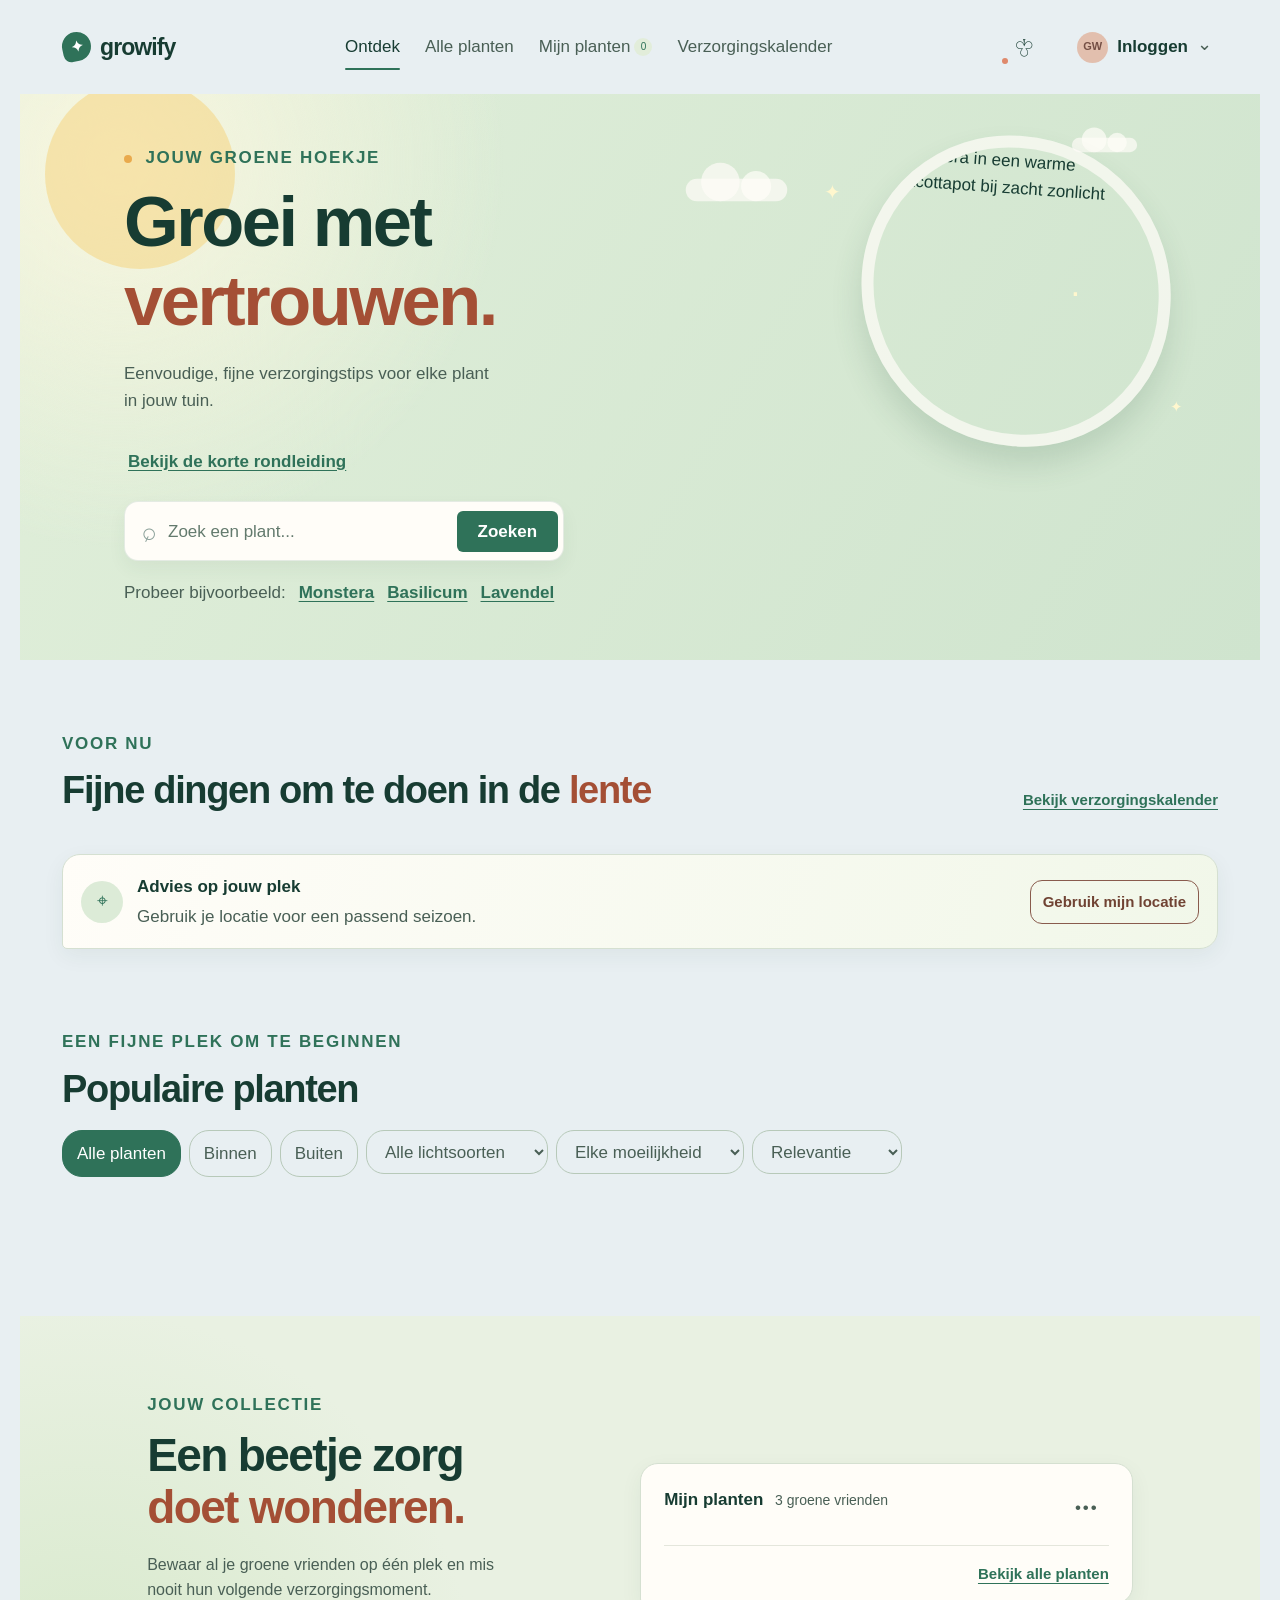
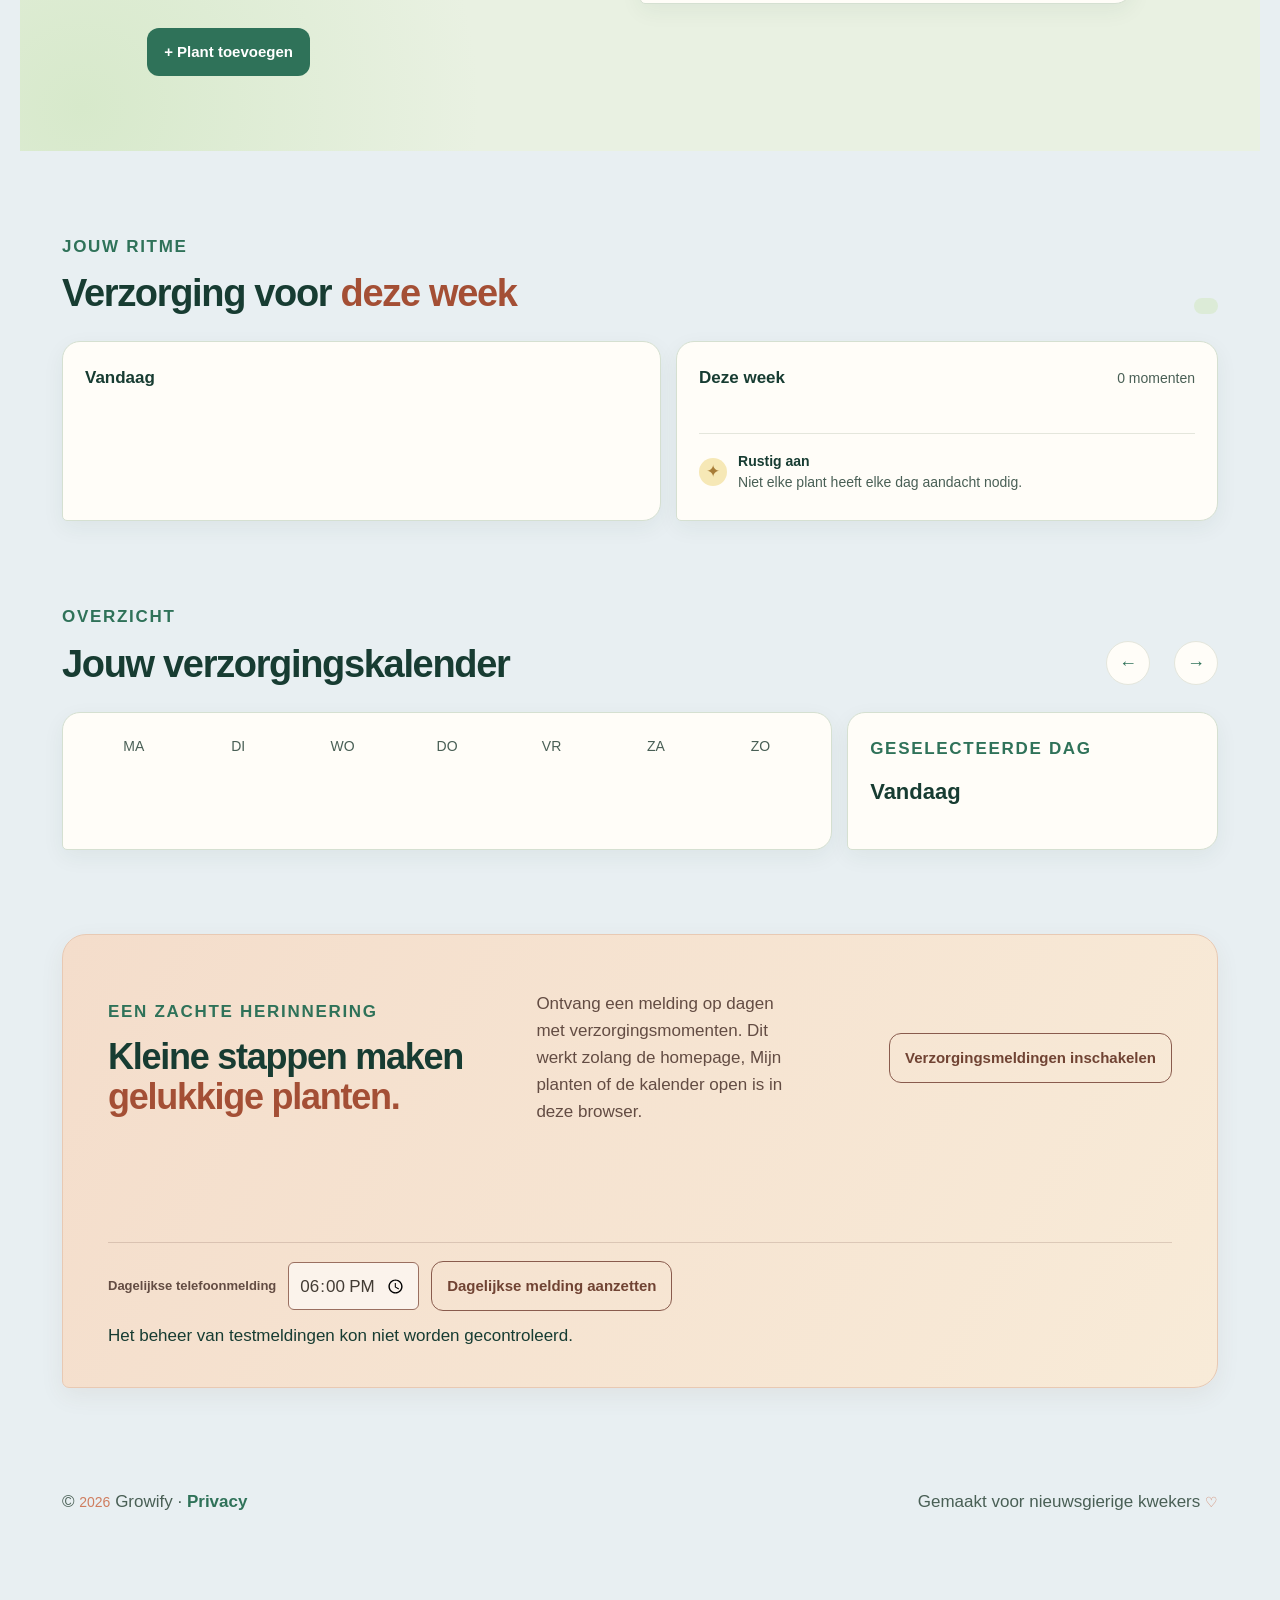
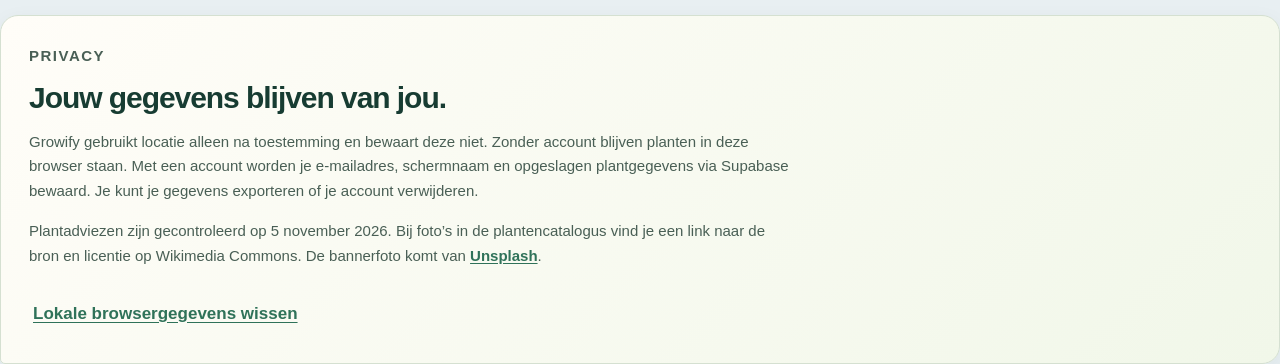
==== index.html @ f15d90a4 "Add daily push reminders and admin test panel Co-authored-by: Copilot <223556219+Copilot@users.norep" ====
<!DOCTYPE html>
<html lang="nl">
<head>
  <meta charset="UTF-8" />
  <meta name="viewport" content="width=device-width, initial-scale=1.0" />
  <meta name="theme-color" content="#2f7259" />
  <meta name="apple-mobile-web-app-capable" content="yes" />
  <meta name="apple-mobile-web-app-title" content="Growify" />
  <link rel="manifest" href="manifest.webmanifest" />
  <meta name="description" content="Growify helpt je om elke plant gelukkig te houden met eenvoudige, seizoensgebonden verzorging." />
  <meta property="og:title" content="Growify | Planten verzorgen wordt makkelijk" />
  <meta property="og:description" content="Vind snel begrijpelijke verzorgingstips voor jouw planten." />
  <meta property="og:type" content="website" />
  <meta name="twitter:card" content="summary" />
  <link rel="icon" href="assets/pwa-icon-192.png" type="image/png" />
  <link rel="apple-touch-icon" href="assets/pwa-icon-192.png" />
  <title>Growify | Planten verzorgen wordt makkelijk</title>
  <link rel="stylesheet" href="styles.css" />
  <link rel="stylesheet" href="account-venster.css" />
</head>
<body>
  <a class="skip-link" href="#main-content" tabindex="0">Ga naar hoofdinhoud</a>
  <div class="page-shell">
    <header class="site-header">
      <a class="brand" href="./" aria-label="Growify startpagina">
        <span class="brand-mark" aria-hidden="true">✦</span>
        <span>growify</span>
      </a>
      <nav class="main-nav" aria-label="Hoofdnavigatie">
        <a class="active" href="./">Ontdek</a>
        <a href="planten/">Alle planten</a>
        <a href="mijn-planten/">Mijn planten <span class="nav-count" id="nav-count">0</span></a>
        <a href="kalender/">Verzorgingskalender</a>
      </nav>
      <div class="header-actions">
        <button class="icon-button notification-button" aria-label="Bekijk meldingen">
          <span aria-hidden="true">♧</span>
          <i></i>
        </button>
        <button class="profile-button" id="profile-button" aria-label="Open profielmenu">
          <span class="avatar">GW</span>
          <span class="profile-name">Inloggen</span>
          <span class="chevron" aria-hidden="true">⌄</span>
        </button>
      </div>
    </header>

    <main id="main-content">
      <section class="hero" id="discover">
        <div class="sun" aria-hidden="true"></div>
        <div class="hero-copy">
          <p class="eyebrow"><span class="sun-dot" aria-hidden="true"></span> Jouw groene hoekje</p>
          <h1>Groei met<br /><em>vertrouwen.</em></h1>
          <p class="hero-description">Eenvoudige, fijne verzorgingstips voor elke plant in jouw tuin.</p>
          <button class="text-button tour-start" id="tour-start" type="button">Bekijk de korte rondleiding</button>
          <form class="search-form" id="search-form">
            <label class="sr-only" for="plant-search">Zoek een plant</label>
            <span class="search-icon" aria-hidden="true">⌕</span>
            <input id="plant-search" type="search" placeholder="Zoek een plant..." autocomplete="off" />
            <button type="submit">Zoeken</button>
          </form>
          <p class="api-status" id="api-status" role="status" aria-live="polite" hidden></p>
          <div class="quick-searches">
            <span>Probeer bijvoorbeeld:</span>
            <button type="button" data-search="Monstera">Monstera</button>
            <button type="button" data-search="Basilicum">Basilicum</button>
            <button type="button" data-search="Lavendel">Lavendel</button>
          </div>
        </div>
        <div class="hero-art" aria-label="Foto van een Monstera in een terracotta pot">
          <div class="cloud cloud-one"></div>
          <div class="cloud cloud-two"></div>
          <img class="hero-photo" src="assets/plants/growify-hero.jpg" alt="Monstera in een warme terracottapot bij zacht zonlicht" fetchpriority="high" decoding="async" />
          <span class="sparkle sparkle-one">✦</span>
          <span class="sparkle sparkle-two">·</span>
          <span class="sparkle sparkle-three">✦</span>
        </div>
      </section>

      <section class="section-block" aria-labelledby="season-title">
        <div class="section-heading">
          <div>
            <p class="eyebrow">Voor nu</p>
            <h2 id="season-title">Fijne dingen om te doen in de <span id="season-name">lente</span></h2>
          </div>
          <a class="text-link" href="kalender/">Bekijk verzorgingskalender</a>
        </div>
        <div class="task-grid" id="season-tasks"></div>
        <div class="location-card">
          <div class="location-card-copy">
            <span class="location-icon" aria-hidden="true">⌖</span>
            <span><strong>Advies op jouw plek</strong><small id="location-status">Gebruik je locatie voor een passend seizoen.</small></span>
          </div>
          <button class="outline-button" id="location-button">Gebruik mijn locatie</button>
        </div>
      </section>

      <section class="section-block popular-section" aria-labelledby="popular-title">
        <div class="section-heading">
          <div>
            <p class="eyebrow">Een fijne plek om te beginnen</p>
            <h2 id="popular-title">Populaire planten</h2>
          </div>
          <div class="filter-tabs" role="group" aria-label="Filter planten">
            <button class="filter-tab active" data-filter="all">Alle planten</button>
            <button class="filter-tab" data-filter="indoor">Binnen</button>
            <button class="filter-tab" data-filter="outdoor">Buiten</button>
            <label class="filter-select">
              <span class="sr-only">Filter op lichtbehoefte</span>
              <select id="light-filter">
                <option value="all">Alle lichtsoorten</option>
                <option value="low">Weinig licht</option>
                <option value="medium">Indirect licht</option>
                <option value="high">Veel licht</option>
              </select>
            </label>
            <label class="filter-select">
              <span class="sr-only">Filter op moeilijkheid</span>
              <select id="difficulty-filter">
                <option value="all">Elke moeilijkheid</option>
                <option value="easy">Makkelijk</option>
                <option value="medium">Gemiddeld</option>
              </select>
            </label>
            <label class="filter-select">
              <span class="sr-only">Sorteer planten</span>
              <select id="sort-filter">
                <option value="relevance">Relevantie</option>
                <option value="name">Naam A–Z</option>
                <option value="difficulty">Moeilijkheid</option>
              </select>
            </label>
          </div>
        </div>
        <div class="plant-grid" id="plant-grid"></div>
        <p class="empty-state" id="empty-state" hidden>Geen planten gevonden. Probeer een andere zoekopdracht.</p>
      </section>

      <section class="my-plants-section" id="my-plants" aria-labelledby="my-plants-title">
        <div class="my-plants-copy">
          <p class="eyebrow">Jouw collectie</p>
          <h2 id="my-plants-title">Een beetje zorg<br /><em>doet wonderen.</em></h2>
          <p>Bewaar al je groene vrienden op één plek en mis nooit hun volgende verzorgingsmoment.</p>
          <button class="primary-button" id="add-plant-button">+ Plant toevoegen</button>
        </div>
        <div class="collection-card">
        <div class="collection-header">
          <span><strong>Mijn planten</strong> <small id="collection-count">3 groene vrienden</small></span>
          <button class="more-button" aria-label="Meer opties voor collectie">•••</button>
        </div>
        <div class="collection-list" id="collection-list"></div>
        <a class="collection-link" href="planten/">Bekijk alle planten</a>
        </div>
      </section>

      <section class="care-plan-section" id="care-plan" aria-labelledby="care-plan-title">
        <div class="section-heading">
          <div>
            <p class="eyebrow">Jouw ritme</p>
            <h2 id="care-plan-title">Verzorging voor <span>deze week</span></h2>
          </div>
          <span class="date-badge" id="today-label"></span>
        </div>
        <div class="care-plan-grid">
          <div class="today-card">
            <div class="today-card-header"><strong>Vandaag</strong><span id="today-task-count"></span></div>
            <div id="today-tasks"></div>
          </div>
          <div class="week-card">
            <div class="week-card-header"><strong>Deze week</strong><span id="week-task-count">0 momenten</span></div>
            <div class="week-days" id="week-days" aria-label="Verzorgingsmomenten per dag"></div>
            <div class="week-highlight"><span aria-hidden="true">✦</span><p><strong>Rustig aan</strong><br />Niet elke plant heeft elke dag aandacht nodig.</p></div>
          </div>
        </div>
      </section>

      <section class="calendar-section" id="calendar-view" aria-labelledby="calendar-title">
        <div class="section-heading">
          <div>
            <p class="eyebrow">Overzicht</p>
            <h2 id="calendar-title">Jouw verzorgingskalender</h2>
          </div>
          <div class="calendar-controls">
            <button class="calendar-nav" id="previous-month" aria-label="Vorige maand">←</button>
            <strong id="calendar-month"></strong>
            <button class="calendar-nav" id="next-month" aria-label="Volgende maand">→</button>
          </div>
        </div>
        <div class="calendar-layout">
          <div class="calendar-card">
            <div class="calendar-weekdays" aria-hidden="true">
              <span>Ma</span><span>Di</span><span>Wo</span><span>Do</span><span>Vr</span><span>Za</span><span>Zo</span>
            </div>
            <div class="calendar-grid" id="calendar-grid"></div>
          </div>
          <aside class="calendar-day-card" aria-live="polite">
            <p class="eyebrow">Geselecteerde dag</p>
            <h3 id="selected-date">Vandaag</h3>
            <div id="selected-day-events"></div>
          </aside>
        </div>
      </section>

      <section class="newsletter-card" id="care-calendar">
        <div>
          <p class="eyebrow">Een zachte herinnering</p>
          <h2>Kleine stappen maken<br /><em>gelukkige planten.</em></h2>
        </div>
        <p>Ontvang een melding op dagen met verzorgingsmomenten. Dit werkt zolang de homepage, Mijn planten of de kalender open is in deze browser.</p>
        <button class="outline-button" id="reminder-button" type="button">Verzorgingsmeldingen inschakelen</button>
        <p class="reminder-status" id="reminder-status" role="status" aria-live="polite"></p>
        <div class="push-reminder-settings">
          <label for="push-reminder-time">Dagelijkse telefoonmelding</label>
          <input id="push-reminder-time" type="time" value="18:00" />
          <button class="outline-button" id="push-reminder-button" type="button">Dagelijkse melding aanzetten</button>
          <button class="outline-button" id="push-reminder-disable" type="button" hidden>Meldingen uitzetten</button>
          <p class="reminder-status" id="push-reminder-status" role="status" aria-live="polite">Alleen beschikbaar voor ingelogde gebruikers. Standaardtijd: 18:00 lokale tijd.</p>
        </div>
        <div class="push-test-admin" id="push-test-admin" hidden>
          <h3>Beheer · testmelding</h3>
          <p>Stuur een testmelding naar dit apparaat zonder op het dagelijkse tijdstip of een openstaande taak te wachten.</p>
          <button class="outline-button" id="push-test-button" type="button">Stuur testmelding</button>
          <p class="reminder-status" id="push-test-status" role="status" aria-live="polite"></p>
        </div>
      </section>
    </main>

    <footer class="site-footer">
      <span>© <span id="current-year">2026</span> Growify · <a href="#privacy">Privacy</a></span>
      <span>Gemaakt voor nieuwsgierige kwekers <span aria-hidden="true">♡</span></span>
    </footer>
  </div>

  <div class="modal-backdrop" id="plant-modal" hidden>
    <section class="plant-modal" role="dialog" aria-modal="true" aria-labelledby="modal-title">
      <button class="modal-close" id="modal-close" aria-label="Sluit plantdetails">×</button>
      <div class="modal-illustration" id="modal-illustration"></div>
      <div class="modal-content">
        <p class="eyebrow" id="modal-category"></p>
        <h2 id="modal-title"></h2>
        <p class="scientific-name" id="modal-scientific"></p>
        <p id="modal-description"></p>
        <div class="care-facts" id="modal-facts"></div>
        <div class="plant-info-grid" id="modal-info"></div>
        <div class="modal-routine">
          <span class="routine-icon" aria-hidden="true">✦</span>
          <span><strong>Volgende stap</strong><small id="modal-next-care"></small></span>
        </div>
        <p class="modal-source" id="modal-source"></p>
        <form class="plant-profile-form" id="plant-profile-form" hidden>
          <div class="profile-form-heading">
            <h3>Jouw plant</h3>
            <label class="favorite-toggle"><input type="checkbox" id="profile-favorite" /> <span>Favoriet</span></label>
          </div>
          <div class="profile-form-grid">
            <label>Eigen naam<input id="profile-name" type="text" placeholder="Bijvoorbeeld Monty" maxlength="40" /></label>
            <label>Locatie<input id="profile-location" type="text" placeholder="Bijvoorbeeld woonkamer" maxlength="60" /></label>
            <label>Plant- of aankoopdatum<input id="profile-date" type="date" /></label>
            <label>Eigen foto<input id="profile-photo" type="file" accept="image/*" /></label>
          </div>
          <label>Notities<textarea id="profile-notes" rows="2" maxlength="240" placeholder="Bijvoorbeeld: krijgt ochtendzon..."></textarea></label>
          <button class="primary-button" type="submit">Profiel opslaan</button>
        </form>
        <button class="primary-button modal-add-button" id="modal-add">+ Aan mijn planten toevoegen</button>
      </div>
    </section>
  </div>

  <div class="toast" id="toast" role="status" aria-live="polite"></div>
  <div class="modal-backdrop" id="tour-modal" hidden>
    <section class="tour-card" role="dialog" aria-modal="true" aria-labelledby="tour-title" aria-describedby="tour-description">
      <button class="modal-close" id="tour-close" type="button" aria-label="Sluit rondleiding">×</button>
      <p class="eyebrow">Een goede start</p>
      <p class="tour-progress" id="tour-progress" aria-live="polite"></p>
      <h2 id="tour-title"></h2>
      <p id="tour-description"></p>
      <div class="tour-actions">
        <button class="outline-button" type="button" id="tour-back">Vorige</button>
        <button class="primary-button" type="button" id="tour-next">Volgende</button>
        <button class="text-button" type="button" id="tour-skip">Rondleiding sluiten</button>
      </div>
    </section>
  </div>
  <div class="modal-backdrop" id="auth-modal" hidden>
    <section class="auth-modal" role="dialog" aria-modal="true" aria-labelledby="auth-title">
      <button class="modal-close" id="auth-close" aria-label="Sluit accountvenster">×</button>
      <div class="auth-content">
        <p class="eyebrow">Jouw groene account</p>
        <h2 id="auth-title">Bewaar je planten overal.</h2>
        <p class="auth-intro">Maak een account zodat je collectie en verzorgingstaken niet alleen op deze browser blijven staan.</p>
        <div class="auth-tabs" role="group" aria-label="Accountactie">
          <button class="auth-tab active" type="button" data-auth-mode="login">Inloggen</button>
          <button class="auth-tab" type="button" data-auth-mode="register">Account maken</button>
        </div>
        <form id="auth-form">
          <label id="display-name-field" hidden>Naam<input id="auth-display-name" type="text" autocomplete="name" maxlength="60" /></label>
          <label>E-mailadres<input id="auth-email" type="email" autocomplete="email" required /></label>
          <label>Wachtwoord<input id="auth-password" type="password" autocomplete="current-password" minlength="8" required /></label>
          <button class="primary-button" type="submit" id="auth-submit">Inloggen</button>
          <a class="text-button" href="herstel/">Wachtwoord vergeten?</a>
        </form>
        <div class="auth-account-summary" id="auth-account-summary" hidden>
          <span class="auth-account-icon" aria-hidden="true">✦</span>
          <div>
            <strong id="auth-account-name"></strong>
            <span>Ingelogd met <span id="auth-account-email"></span></span>
          </div>
        </div>
        <p class="auth-status" id="auth-status" role="status" aria-live="polite"></p>
        <button class="outline-button auth-logout" id="logout-button" hidden>Uitloggen</button>
        <div class="account-data-actions" id="account-data-actions" hidden>
          <button class="text-button" type="button" id="export-data-button">Mijn gegevens exporteren</button>
          <button class="text-button" type="button" id="import-data-button">Geëxporteerde gegevens samenvoegen</button>
          <input id="import-data-file" type="file" accept=".json,application/json" hidden />
          <button class="text-button danger-button" type="button" id="delete-account-button">Account en gegevens verwijderen</button>
        </div>
      </div>
    </section>
  </div>
  <section class="privacy-notice" id="privacy" aria-labelledby="privacy-title">
    <p class="eyebrow">Privacy</p>
    <h2 id="privacy-title">Jouw gegevens blijven van jou.</h2>
    <p>Growify gebruikt locatie alleen na toestemming en bewaart deze niet. Zonder account blijven planten in deze browser staan. Met een account worden je e-mailadres, schermnaam en opgeslagen plantgegevens via Supabase bewaard. Je kunt je gegevens exporteren of je account verwijderen.</p>
    <p>Plantadviezen zijn gecontroleerd op 5 november 2026. Bij foto’s in de plantencatalogus vind je een link naar de bron en licentie op Wikimedia Commons. De bannerfoto komt van <a href="https://unsplash.com/license" target="_blank" rel="noreferrer">Unsplash</a>.</p>
    <button class="text-button" type="button" id="clear-local-data-button">Lokale browsergegevens wissen</button>
  </section>
  <script src="plantencollectie.js"></script>
  <script src="plant-instances.js"></script>
  <script src="care-schedule.js"></script>
  <script src="data-transfer.js"></script>
  <script src="care-reminders.js"></script>
  <script src="assets/supabase-client.js"></script>
  <script src="account.js"></script>
  <script src="script.js"></script>
  <script src="rondleiding.js"></script>
  <script src="pwa.js"></script>
  <script src="push-config.js"></script>
  <script src="push-notifications.js"></script>
</body>
</html>
---- styles.css ----
@font-face {
  font-family: "Nunito";
  src: url("assets/fonts/nunito-latin.woff2") format("woff2");
  font-style: normal;
  font-weight: 400 800;
  font-display: swap;
  unicode-range: U+0000-00FF, U+0131, U+0152-0153, U+02BB-02BC, U+02C6, U+02DA, U+02DC, U+0304, U+0308, U+0329, U+2000-206F, U+20AC, U+2122, U+2191, U+2193, U+2212, U+2215, U+FEFF, U+FFFD;
}
@font-face {
  font-family: "Nunito";
  src: url("assets/fonts/nunito-latin-ext.woff2") format("woff2");
  font-style: normal;
  font-weight: 400 800;
  font-display: swap;
  unicode-range: U+0100-02BA, U+02BD-02C5, U+02C7-02CC, U+02CE-02D7, U+0304, U+0308, U+0329, U+1E00-1EFF, U+2020, U+20A0-20AB, U+20AD-20C4, U+2113, U+2C60-2C7F, U+A720-A7FF;
}
:root {
  --ink: #173c32;
  --muted: #495f55;
  --cream: #f7f5ed;
  --page-background: #e8eff2;
  --paper: #fffdf8;
  --green: #2f7259;
  --light-green: #dcebd7;
  --yellow: #f7d88e;
  --peach: #f3d9c8;
  --line: #e4e6dc;
  --serif: "Nunito", "Trebuchet MS", sans-serif;
  --sans: "Nunito", "Trebuchet MS", sans-serif;
}

* { box-sizing: border-box; }
html { scroll-behavior: smooth; }
body {
  margin: 0;
  background: var(--page-background);
  color: var(--ink);
  font-family: var(--sans);
  font-size: 15px;
}
.skip-link { position: fixed; top: 8px; left: 8px; z-index: 30; padding: 10px 14px; border-radius: 6px; background: var(--ink); color: #fff; transform: translateY(-150%); transition: transform .15s ease; }
.skip-link:focus, .skip-link:focus-visible { transform: translateY(0) !important; }
button, input { font: inherit; }
button, a { -webkit-tap-highlight-color: transparent; }
button { cursor: pointer; }
a { color: inherit; text-decoration: none; }
:where(a, button, input, select, textarea):focus-visible { outline: 3px solid #c47b58; outline-offset: 3px; }
.page-shell { max-width: 1240px; margin: auto; padding: 0 42px; overflow: hidden; }
.site-header { height: 94px; display: flex; align-items: center; justify-content: space-between; gap: 30px; }
.brand { display: flex; align-items: center; gap: 9px; font-size: 23px; font-weight: 700; letter-spacing: -1px; }
.brand-mark { display: grid; place-items: center; width: 29px; height: 29px; color: #fff; background: var(--green); border-radius: 50% 50% 50% 8px; font-size: 15px; transform: rotate(-12deg); }
.main-nav { display: flex; align-items: center; gap: 38px; margin-left: 80px; color: var(--muted); font-size: 14px; }
.main-nav a { position: relative; padding: 9px 0; }
.main-nav a.active, .main-nav a:hover { color: var(--ink); }
.main-nav a.active::after { content: ""; position: absolute; bottom: 0; left: 0; right: 0; height: 2px; background: var(--green); border-radius: 2px; }
.nav-count { display: inline-grid; place-items: center; min-width: 18px; height: 18px; margin-left: 4px; padding: 0 4px; border-radius: 9px; background: #e2edda; color: var(--green); font-size: 10px; }
.header-actions { display: flex; align-items: center; gap: 25px; }
.icon-button, .more-button, .modal-close { border: 0; background: transparent; color: var(--ink); }
.text-button { padding: 0; border: 0; background: transparent; color: var(--green); font-size: 12px; font-weight: 700; text-decoration: underline; text-underline-offset: 3px; }
.danger-button { color: #a34f3e; }
.notification-button { position: relative; font-size: 24px; transform: rotate(180deg); }
.notification-button i { position: absolute; top: 5px; right: 0; width: 6px; height: 6px; background: #df896c; border-radius: 50%; }
.profile-button { display: flex; align-items: center; gap: 9px; border: 0; background: none; color: var(--ink); }
.avatar { display: grid; place-items: center; width: 31px; height: 31px; background: #e2bfae; border-radius: 50%; color: #744f45; font-size: 11px; font-weight: 700; }
.profile-name { font-size: 13px; font-weight: 600; }
.chevron { color: var(--muted); font-size: 18px; margin-top: -5px; }
.hero { position: relative; min-height: 390px; display: flex; align-items: center; padding: 50px 9%; margin: 0 -42px; overflow: hidden; background: var(--light-green); }
.hero > .sun { position: absolute; top: -15px; left: 2%; z-index: 0; width: clamp(135px, 16vw, 190px); aspect-ratio: 1; background: #f6d582; border-radius: 50%; opacity: .55; }
.hero-copy { position: relative; z-index: 1; width: 53%; }
.eyebrow { margin: 0 0 12px; color: var(--green); font-size: 11px; font-weight: 700; letter-spacing: 1.5px; text-transform: uppercase; }
.sun-dot { display: inline-block; width: 8px; height: 8px; margin-right: 7px; background: #e9aa4d; border-radius: 50%; }
h1, h2 { margin: 0; font-family: var(--serif); letter-spacing: -2px; line-height: .96; }
h1 { font-size: clamp(52px, 6vw, 79px); color: var(--ink); }
h1 em, h2 em { color: #cf7d5f; font-style: normal; }
.hero-description { max-width: 320px; margin: 19px 0 25px; color: #557269; line-height: 1.6; }
.search-form { display: flex; align-items: center; width: min(440px, 100%); height: 53px; padding: 5px 5px 5px 16px; background: var(--paper); border: 1px solid rgba(47, 114, 89, .13); border-radius: 9px; box-shadow: 0 8px 18px rgba(48, 85, 67, .06); }
.search-icon { color: #8ca19a; font-size: 25px; line-height: 1; transform: rotate(-20deg); }
.search-form input { width: 100%; margin-left: 10px; border: 0; outline: 0; background: transparent; color: var(--ink); }
.search-form input::placeholder { color: #a4b0ab; }
.search-form button, .primary-button { border: 0; border-radius: 6px; background: var(--green); color: #fff; font-weight: 600; }
.search-form button { height: 41px; padding: 0 21px; }
.api-status { max-width: 440px; margin: 9px 0 0; font-size: 10px; line-height: 1.4; }
.api-status.loading { color: #806d52; }
.api-status.success { color: var(--green); }
.api-status.error { color: #8a5e3a; }
.quick-searches { display: flex; gap: 13px; align-items: center; margin-top: 13px; color: var(--muted); font-size: 11px; }
.quick-searches button { padding: 0; border: 0; background: none; color: var(--green); font-size: 11px; font-weight: 600; }
.hero-art { position: absolute; right: 3%; top: -20px; width: 46%; height: 440px; }
.hero-photo { position: absolute; top: 62px; right: 9%; z-index: 1; width: 310px; height: 310px; object-fit: cover; border: 12px solid rgba(255,253,248,.7); border-radius: 48% 52% 47% 53%; box-shadow: 0 18px 30px rgba(49, 91, 67, .16); transform: rotate(4deg); }
.cloud { position: absolute; height: 32px; width: 145px; background: rgba(255,253,248,.7); border-radius: 30px; }
.cloud::before, .cloud::after { position: absolute; content: ""; bottom: 0; background: inherit; border-radius: 50%; }
.cloud::before { width: 55px; height: 55px; left: 22px; }
.cloud::after { width: 43px; height: 43px; right: 23px; }
.cloud-one { top: 100px; left: 2%; transform: scale(.7); }
.cloud-two { top: 55px; right: 8%; transform: scale(.45); }
.hero-leaf { position: absolute; bottom: 161px; width: 64px; height: 115px; background: #5e9271; border-radius: 70% 8% 70% 8%; box-shadow: inset 8px -6px 0 rgba(26, 95, 70, .12); }
.hero-leaf::after { content: ""; position: absolute; top: 10px; left: 33px; width: 2px; height: 100px; background: rgba(29, 100, 72, .35); transform: rotate(-12deg); }
.leaf-left { left: 38%; transform: rotate(-36deg); }
.leaf-right { left: 54%; bottom: 160px; height: 137px; background: #3c7d5c; transform: rotate(28deg); }
.hero-pot { position: absolute; bottom: 35px; left: 38%; width: 185px; height: 160px; }
.pot-rim { position: absolute; top: 0; left: -9px; width: 203px; height: 33px; background: #d68e67; border-radius: 45%; z-index: 2; }
.pot-body { position: absolute; top: 16px; width: 185px; height: 130px; background: #ca825f; clip-path: polygon(3% 0, 97% 0, 80% 100%, 20% 100%); }
.pot-shadow { position: absolute; bottom: 0; left: -20px; width: 225px; height: 25px; background: rgba(58, 103, 78, .15); border-radius: 50%; }
.sparkle { position: absolute; color: #fff7ce; }
.sparkle-one { top: 102px; left: 30%; font-size: 20px; }
.sparkle-two { top: 190px; right: 25%; font-size: 35px; }
.sparkle-three { bottom: 95px; right: 7%; font-size: 15px; }
.section-block { padding: 70px 0 0; }
.section-heading { display: flex; align-items: end; justify-content: space-between; gap: 20px; margin-bottom: 27px; }
h2 { font-size: 38px; }
h2 span { color: #cf7d5f; }
.text-link, .collection-link { color: var(--green); font-size: 12px; font-weight: 700; }
.task-grid { display: grid; grid-template-columns: repeat(3, 1fr); gap: 15px; }
.task-card { display: grid; grid-template-columns: 47px 1fr 25px; align-items: center; min-height: 130px; padding: 19px; border-radius: 9px; }
.task-card-green { background: #dcebd7; }
.task-card-yellow { background: #f6e8b6; }
.task-card-peach { background: #f1d8ca; }
.task-icon { display: grid; place-items: center; width: 35px; height: 35px; border-radius: 50%; background: rgba(255,255,255,.55); color: var(--green); font-size: 22px; }
.task-card h3 { margin: 0 0 7px; font-size: 14px; }
.task-card p { margin: 0; max-width: 190px; color: var(--muted); font-size: 11px; line-height: 1.5; }
.task-check { display: grid; place-items: center; width: 28px; height: 28px; padding: 0; border: 1px solid rgba(47,114,89,.35); border-radius: 50%; background: rgba(255,255,255,.4); color: var(--green); font-size: 17px; }
.task-check:hover, .task-check.complete { border-color: var(--green); background: var(--green); color: #fff; }
.location-card { display: flex; align-items: center; justify-content: space-between; gap: 20px; margin-top: 15px; padding: 14px 17px; border: 1px solid var(--line); border-radius: 9px; background: var(--paper); }
.location-card-copy { display: flex; align-items: center; gap: 10px; }
.location-card-copy > span:last-child { display: grid; gap: 3px; }
.location-card-copy strong { font-size: 11px; }
.location-card-copy small { color: var(--muted); font-size: 10px; }
.location-icon { display: grid; place-items: center; width: 30px; height: 30px; border-radius: 50%; background: var(--light-green); color: var(--green); font-size: 19px; }
.location-card .outline-button { padding: 9px 12px; }
.location-card button:disabled { cursor: wait; opacity: .7; }
.location-loading { color: #806d52; }
.location-success { color: var(--green); }
.location-error { color: #8a5e3a; }
.popular-section { padding-top: 79px; }
.filter-tabs { display: flex; gap: 8px; }
.filter-tab { padding: 9px 14px; border: 1px solid var(--line); border-radius: 20px; background: transparent; color: var(--muted); font-size: 11px; }
.filter-tab.active, .filter-tab:hover { border-color: var(--green); background: var(--green); color: #fff; }
.filter-select select { height: 35px; padding: 0 25px 0 10px; border: 1px solid var(--line); border-radius: 18px; background: transparent; color: var(--muted); font-size: 10px; }
.filter-select select:focus { outline: 2px solid rgba(47,114,89,.35); outline-offset: 2px; }
.plant-grid { display: grid; grid-template-columns: repeat(4, 1fr); gap: 15px; }
.plant-card { position: relative; overflow: hidden; min-height: 262px; padding: 17px; border-radius: 9px; background: var(--paper); }
.plant-card:hover { transform: translateY(-3px); box-shadow: 0 12px 24px rgba(50, 77, 61, .09); transition: .2s ease; }
.plant-art { position: relative; display: flex; align-items: end; justify-content: center; width: calc(100% + 34px); height: 148px; margin: -17px -17px 16px; padding: 0; overflow: hidden; border: 0; }
.plant-photo { display: block; width: 100%; height: 100%; object-fit: cover; transition: transform .3s ease; }
.plant-card:hover .plant-photo { transform: scale(1.05); }
.plant-art::after { content: ""; position: absolute; bottom: -30px; width: 150px; height: 66px; border-radius: 50%; background: rgba(255,255,255,.28); }
.art-monstera { background: #dcebd7; }
.art-herb { background: #f7e6a8; }
.art-lavender { background: #e8dfeb; }
.art-snake { background: #eddcc5; }
.plant-shape { position: relative; z-index: 1; width: 73px; height: 104px; background: #4a805e; border-radius: 70% 8% 70% 8%; transform: rotate(23deg); box-shadow: 20px 10px 0 -5px #78a76b, -23px 20px 0 -6px #397451; }
.plant-shape::before { content: ""; position: absolute; top: 0; left: 38px; width: 2px; height: 105px; background: rgba(22, 86, 59, .3); transform: rotate(-14deg); }
.art-herb .plant-shape { width: 20px; height: 112px; background: #5b9664; border-radius: 50%; box-shadow: -28px 20px 0 -5px #78aa6e, 28px 5px 0 -3px #4e8c5a, 11px 42px 0 -4px #72a267; transform: rotate(3deg); }
.art-lavender .plant-shape { width: 8px; height: 100px; background: #759d6a; border-radius: 50%; box-shadow: -20px 12px 0 -1px #8e6e9a, -13px 0 0 -1px #a37dac, 14px 5px 0 -1px #9370a3, 22px 22px 0 -1px #a37dac; }
.art-snake .plant-shape { width: 23px; height: 118px; background: #749b5f; border-radius: 80% 20% 0 0; box-shadow: -19px 8px 0 -2px #4e8456, 20px 17px 0 -3px #8aa66d; }
.plant-card h3 { margin: 0 0 4px; font-size: 15px; }
.plant-card .scientific-name { margin: 0; color: var(--muted); font-family: var(--serif); font-size: 12px; font-style: italic; }
.plant-tag { position: absolute; top: 13px; left: 13px; padding: 5px 8px; border-radius: 12px; background: rgba(255,255,255,.7); color: var(--green); font-size: 9px; font-weight: 700; }
.save-plant { position: absolute; top: 11px; right: 12px; z-index: 2; width: 27px; height: 27px; border: 0; border-radius: 50%; background: rgba(255,255,255,.78); color: var(--green); font-size: 17px; }
.save-plant.saved { background: var(--green); color: #fff; }
.empty-state { padding: 30px; border: 1px dashed #b6c8bc; border-radius: 9px; text-align: center; color: var(--muted); }
.catalog-intro { max-width: 700px; padding: 70px 0 42px; }
.page-intro { max-width: 700px; padding: 70px 0 42px; }
.page-intro h1 { font-size: clamp(48px, 6vw, 72px); }
.page-intro > p:not(.eyebrow) { max-width: 520px; margin: 22px 0 0; color: var(--muted); line-height: 1.65; }
.saved-plants-panel { padding: 30px 0 0; }
.page-callout { margin-top: 84px; }
.calendar-event { margin: 18px 0 0; padding: 14px; border-radius: 7px; background: var(--light-green); color: var(--ink); font-size: 13px; line-height: 1.5; }
.calendar-event.muted { background: var(--cream); color: var(--muted); }
.calendar-day.empty { pointer-events: none; }
.calendar-day.has-event { cursor: pointer; }
.calendar-dot { position: absolute; right: 7px; bottom: 7px; width: 7px; height: 7px; border-radius: 50%; background: #d68e67; }
.catalog-intro h1 { font-size: clamp(48px, 6vw, 72px); }
.catalog-intro > p:not(.eyebrow) { max-width: 520px; margin: 22px 0 0; color: var(--muted); line-height: 1.65; }
.catalog-controls { margin-bottom: 30px; padding: 18px; border: 1px solid var(--line); border-radius: 10px; background: var(--paper); }
.catalog-search { display: flex; align-items: center; gap: 10px; height: 45px; padding: 0 14px; border: 1px solid var(--line); border-radius: 7px; color: var(--muted); }
.catalog-search input { width: 100%; border: 0; outline: 0; background: transparent; color: var(--ink); }
.catalog-filters { display: flex; flex-wrap: wrap; align-items: center; gap: 10px; margin-top: 15px; }
.catalog-result-count { margin: 15px 0 0; color: var(--muted); font-size: 11px; }
.catalog-card { min-height: 310px; padding-bottom: 19px; }
.catalog-card .save-plant { min-height: 42px; width: auto; height: auto; padding: 8px 12px; border-radius: 21px; font-size: 12px; font-weight: 700; }
.catalog-card .plant-care-details { margin-top: 12px; color: var(--muted); font-size: 12px; line-height: 1.55; }
.catalog-card .plant-care-details summary { display: flex; align-items: center; min-height: 44px; color: var(--green); cursor: pointer; font-weight: 700; }
.catalog-card .plant-care-details p { margin: 7px 0; }
.catalog-card-meta { margin: 9px 0 0; color: var(--muted); font-size: 12px; }
.plant-card-links { margin-top: 10px; }
.calendar-summary { margin: 8px 0 0; color: var(--muted); font-size: 13px; }
.calendar-guidance { margin: 0 0 16px; color: var(--muted); font-size: 14px; line-height: 1.6; }
.reminder-status { grid-column: 1 / -1; margin: -30px 0 0; color: var(--ink); font-size: 14px; line-height: 1.5; }
.catalog-card-meta { margin: 8px 0 0; color: var(--muted); font-size: 10px; }
.plant-card-links { display: flex; flex-direction: column; align-items: flex-start; gap: 8px; margin-top: 10px; }
.plant-details-link { display: inline-flex; align-items: center; min-height: 44px; margin-top: 8px; color: var(--green); font-size: 13px; font-weight: 700; text-decoration: underline; text-underline-offset: 3px; }
.plant-back { display: inline-block; margin: 30px 0; color: var(--green); font-weight: 700; }
.plant-detail-intro { display: grid; grid-template-columns: minmax(0, 1fr) minmax(0, 1fr); align-items: center; gap: 45px; }
.plant-detail-intro h1 { font-size: clamp(42px, 5vw, 65px); overflow-wrap: anywhere; }
.plant-detail-intro p:not(.eyebrow) { color: var(--muted); line-height: 1.7; }
.plant-detail-intro .scientific-name { font-family: var(--serif); font-style: italic; }
.plant-detail-photo img { display: block; width: 100%; max-height: 430px; object-fit: cover; border-radius: 10px; }
.plant-detail-photo .image-credit { margin-top: 8px; }
.plant-detail-panel { margin-top: 35px; padding: 28px; border-radius: 10px; background: var(--paper); line-height: 1.6; }
.plant-detail-panel h2 { font-size: clamp(28px, 4vw, 38px); line-height: 1.15; }
.plant-detail-panel > p:not(.eyebrow) { color: var(--muted); }
.plant-care-extra { margin-top: 24px; padding-top: 18px; border-top: 1px solid rgba(51, 91, 61, .15); }
.plant-care-extra h3 { margin: 0; font-size: 20px; }
.plant-care-source { color: var(--muted); font-size: 14px; line-height: 1.55; }
.detail-facts { display: grid; grid-template-columns: repeat(3, 1fr); gap: 12px; margin-top: 18px; }
.plant-status { margin-top: 25px; padding: 14px; border-radius: 6px; background: var(--light-green); line-height: 1.5; }
.personal-photo-preview { display: block; max-width: 220px; max-height: 220px; margin: 15px 0; border-radius: 8px; object-fit: contain; }
.personal-photo-preview[hidden] { display: none; }
.detail-form fieldset { margin: 0; padding: 0; border: 0; }
.detail-form-grid { display: grid; grid-template-columns: repeat(2, minmax(0, 1fr)); gap: 0 16px; }
.detail-form label { display: grid; gap: 5px; margin: 0 0 15px; font-weight: 700; }
.detail-form label small { color: var(--muted); font-weight: 400; }
.detail-form input:not([type="checkbox"]), .detail-form textarea, .detail-form select { width: 100%; min-height: 46px; padding: 10px; border: 1px solid #9aafa0; border-radius: 6px; background: #fff; color: var(--ink); font: inherit; }
.detail-form textarea { resize: vertical; }
.detail-form[hidden] { display: none; }
.detail-form button[hidden] { display: none; }
.profile-summary-list { display: grid; grid-template-columns: repeat(2, minmax(0, 1fr)); gap: 12px; margin: 20px 0; }
.profile-summary-list > div { padding: 14px 16px; border: 1px solid #d5e0d1; border-radius: 14px 14px 14px 4px; background: #f3f8ef; }
.profile-summary-list dt { font-weight: 800; }
.profile-summary-list dd { margin: 4px 0 0; overflow-wrap: anywhere; white-space: pre-wrap; }
.profile-summary-notes { grid-column: 1 / -1; }
#cancel-profile { margin-left: 8px; }
.detail-form .detail-checkbox { display: flex; align-items: center; gap: 8px; }
.detail-form .detail-checkbox[hidden] { display: none; }
.detail-checkbox input { width: 20px; height: 20px; }
.detail-form button, .plant-detail-intro button { min-height: 46px; font-size: 14px; }
.care-log-entry { display: grid; grid-template-columns: 1fr auto; gap: 5px 15px; padding: 15px 0; border-top: 1px solid var(--line); }
.care-log-entry time { color: var(--muted); }
.care-log-entry p { grid-column: 1 / -1; margin: 0; white-space: pre-wrap; overflow-wrap: anywhere; }
.care-log-entry button { justify-self: start; min-height: 40px; font-size: 13px; }
@media (max-width: 700px) {
  .plant-detail-intro, .detail-facts, .detail-form-grid { grid-template-columns: 1fr; }
  .profile-summary-list { grid-template-columns: 1fr; }
  .plant-detail-intro { gap: 20px; }
  .plant-detail-panel { padding: 20px; }
}
.image-credit { display: inline-block; color: var(--muted); font-size: 10px; text-decoration: underline; text-underline-offset: 2px; }
.image-credit:hover { color: var(--green); }
.catalog-account-link { font-size: 12px; font-weight: 700; color: var(--green); }
.my-plants-section { display: grid; grid-template-columns: .9fr 1.1fr; gap: 90px; align-items: center; margin: 112px -42px 0; padding: 75px 11%; background: #e9f0e2; }
.my-plants-copy h2 { margin-bottom: 18px; font-size: 46px; }
.my-plants-copy > p:not(.eyebrow) { max-width: 270px; margin: 0 0 25px; color: var(--muted); font-size: 13px; line-height: 1.6; }
.primary-button { padding: 12px 17px; font-size: 12px; }
.collection-card { padding: 22px 23px 17px; border-radius: 10px; background: var(--paper); box-shadow: 0 10px 30px rgba(37, 75, 58, .06); }
.collection-header { display: flex; justify-content: space-between; padding-bottom: 15px; border-bottom: 1px solid var(--line); font-size: 14px; }
.collection-header small { margin-left: 7px; color: var(--muted); font-size: 10px; font-weight: 400; }
.more-button { color: var(--muted); letter-spacing: 2px; }
.collection-item { display: grid; grid-template-columns: 39px 1fr auto; align-items: center; gap: 12px; padding: 15px 0; border-bottom: 1px solid #edf0e9; }
.collection-item > span:nth-child(2) { display: grid; gap: 4px; font-size: 12px; }
.collection-item small { color: var(--muted); font-family: var(--serif); font-size: 10px; font-style: italic; }
.mini-plant { display: block; width: 34px; height: 34px; border-radius: 50%; object-fit: cover; background: #dcebd7; }
.mini-herb { background: #f7e6a8; }
.mini-lavender { background: #e8dfeb; }
.status-pill { padding: 5px 8px; border-radius: 12px; font-size: 9px; }
.status-today { background: #f7e6cf; color: #8a5e3a; }
.status-good { background: #dcebd7; color: var(--green); }
.status-soon { background: #e8dfeb; color: #775f83; }
.collection-link { display: block; margin-top: 16px; text-align: right; }
.collection-empty { margin: 20px 0 5px; color: var(--muted); font-size: 12px; }
.collection-empty p { margin: 0 0 12px; }
.care-plan-section { padding: 82px 0 0; }
.date-badge { padding: 8px 12px; border-radius: 16px; background: var(--light-green); color: var(--green); font-size: 10px; text-transform: capitalize; }
.care-plan-grid { display: grid; grid-template-columns: 1.05fr .95fr; gap: 15px; }
.today-card, .week-card { min-height: 180px; padding: 22px; border-radius: 9px; background: var(--paper); }
.today-card-header, .week-card-header { display: flex; justify-content: space-between; align-items: center; margin-bottom: 15px; font-size: 13px; }
.today-card-header span, .week-card-header span { color: var(--muted); font-size: 10px; }
.care-task { display: flex; align-items: center; width: 100%; gap: 11px; padding: 9px 0; border: 0; border-top: 1px solid var(--line); background: transparent; color: var(--ink); text-align: left; }
.care-task-check { display: grid; place-items: center; width: 23px; height: 23px; border: 1px solid #a9c5ae; border-radius: 50%; color: var(--green); font-size: 14px; }
.care-task.complete .care-task-check { background: var(--green); color: #fff; }
.care-task > span:last-child { display: grid; gap: 3px; }
.care-task strong { font-size: 11px; }
.care-task small { color: var(--muted); font-size: 9px; line-height: 1.3; }
.care-empty { margin: 20px 0 0; color: var(--muted); font-size: 11px; }
.week-days { display: grid; grid-template-columns: repeat(7, 1fr); gap: 5px; padding: 7px 0 19px; border-bottom: 1px solid var(--line); }
.week-day { display: grid; justify-items: center; gap: 8px; padding: 5px 0; border: 0; border-radius: 6px; background: transparent; color: var(--muted); font: inherit; cursor: pointer; }
.week-day:hover { background: var(--cream); }
.week-day:focus-visible { outline: 2px solid #c47b58; outline-offset: 2px; }
.week-days small { font-size: 9px; }
.week-day.active small { color: var(--green); font-weight: 700; }
.week-dot { width: 8px; height: 8px; border: 1px solid #a9c5ae; border-radius: 50%; }
.week-day.has-events .week-dot { border-color: #d68e67; background: #d68e67; }
.week-day.active .week-dot { border-color: var(--green); background: var(--green); box-shadow: 0 0 0 4px var(--light-green); }
.week-highlight { display: flex; align-items: center; gap: 11px; margin-top: 17px; }
.week-highlight > span { display: grid; place-items: center; width: 28px; height: 28px; border-radius: 50%; background: #f6e8b6; color: #a77c37; }
.week-highlight p { margin: 0; color: var(--muted); font-size: 10px; line-height: 1.5; }
.week-highlight strong { color: var(--ink); }
.calendar-section { padding: 82px 0 0; }
.calendar-controls { display: flex; align-items: center; gap: 12px; color: var(--green); font-size: 13px; text-transform: capitalize; }
.calendar-nav { display: grid; place-items: center; width: 44px; height: 44px; border: 1px solid var(--line); border-radius: 50%; background: var(--paper); color: var(--green); font-size: 18px; }
.calendar-nav:hover { border-color: var(--green); background: var(--light-green); }
.calendar-layout { display: grid; grid-template-columns: 1.35fr .65fr; gap: 15px; }
.calendar-card, .calendar-day-card { padding: 22px; border-radius: 9px; background: var(--paper); }
.calendar-weekdays, .calendar-grid { display: grid; grid-template-columns: repeat(7, 1fr); gap: 7px; }
.calendar-weekdays { margin-bottom: 8px; color: var(--muted); font-size: 9px; text-align: center; text-transform: uppercase; }
.calendar-day { position: relative; display: flex; align-items: flex-start; justify-content: center; min-height: 55px; padding: 9px 5px; border: 1px solid transparent; border-radius: 6px; background: #f9faf5; color: var(--ink); font-size: 14px; }
.calendar-day:not(.empty):hover, .calendar-day.selected { border-color: var(--green); }
.calendar-day.today { background: var(--light-green); color: var(--green); font-weight: 700; }
.calendar-day.empty { background: transparent; }
.calendar-day i { position: absolute; right: 6px; bottom: 6px; display: grid; place-items: center; width: 16px; height: 16px; border-radius: 50%; background: #f1d8ca; color: #714d42; font-size: 8px; font-style: normal; }
.calendar-day i.done { background: var(--light-green); color: var(--green); }
.calendar-day-card > h3 { margin: 0 0 17px; font-family: var(--serif); font-size: 22px; text-transform: capitalize; }
.calendar-event { display: flex; align-items: center; width: 100%; min-height: 54px; gap: 12px; padding: 11px 0; border: 0; border-top: 1px solid var(--line); background: transparent; color: var(--ink); text-align: left; }
.calendar-event-check { display: grid; place-items: center; width: 23px; height: 23px; border: 1px solid #a9c5ae; border-radius: 50%; color: var(--green); font-size: 13px; }
.calendar-event.complete .calendar-event-check { background: var(--green); color: #fff; }
.calendar-event > span:last-child { display: grid; gap: 3px; }
.calendar-event strong { font-size: 11px; }
.calendar-event small { color: var(--muted); font-size: 9px; }
.calendar-event-actions { display: flex; gap: 6px; margin: -4px 0 7px 32px; }
.calendar-event-actions button { padding: 4px 7px; border: 1px solid var(--line); border-radius: 12px; background: transparent; color: var(--green); font-size: 9px; }
.calendar-event-actions button:hover { border-color: var(--green); background: var(--light-green); }
.newsletter-card { display: grid; grid-template-columns: 1fr .8fr auto; align-items: center; gap: 50px; margin: 84px 0 70px; padding: 38px 45px; border-radius: 10px; background: #f1d8ca; }
.newsletter-card h2 { font-size: 36px; }
.newsletter-card > p { max-width: 210px; color: #6f5a54; font-size: 12px; line-height: 1.6; }
.outline-button { padding: 12px 15px; border: 1px solid #9a6f60; border-radius: 6px; background: transparent; color: #714d42; font-size: 11px; font-weight: 700; white-space: nowrap; }
.site-footer { display: flex; justify-content: space-between; padding: 0 0 30px; color: var(--muted); font-size: 10px; }
.site-footer span span { color: #cf7d5f; font-size: 14px; }
.site-footer a { color: var(--green); font-weight: 700; }
.privacy-notice { margin: 70px 0 0; padding: 28px; border: 1px solid var(--line); border-radius: 12px; background: var(--paper); }
.privacy-notice h2 { margin-bottom: 14px; font-size: 30px; }
.privacy-notice p { max-width: 760px; color: var(--muted); font-size: 13px; line-height: 1.65; }
.privacy-notice a { color: var(--green); font-weight: 700; text-decoration: underline; }
.privacy-notice .text-button { margin-top: 8px; }
.account-data-actions { display: grid; gap: 12px; margin-top: 16px; padding-top: 16px; border-top: 1px solid var(--line); }
.modal-backdrop { position: fixed; inset: 0; z-index: 10; display: grid; place-items: center; padding: 20px; background: rgba(23,60,50,.4); }
.modal-backdrop[hidden] { display: none; }
.plant-modal { position: relative; display: grid; grid-template-columns: .8fr 1.2fr; width: min(650px, 100%); max-height: 90vh; overflow-y: auto; overflow-x: hidden; border-radius: 13px; background: var(--paper); box-shadow: 0 25px 60px rgba(23,60,50,.2); }
.modal-close { position: absolute; top: 13px; right: 17px; z-index: 2; font-size: 26px; }
.auth-modal { position: relative; width: min(440px, 100%); max-height: 90vh; overflow-y: auto; border-radius: 13px; background: var(--paper); box-shadow: 0 25px 60px rgba(23,60,50,.2); }
.recovery-page { min-height: 100vh; display: grid; place-items: center; padding: 24px; }
.favorites-filter { display: flex; align-items: center; gap: 10px; margin: 0 0 20px; cursor: pointer; }
.favorites-filter input { width: 20px; height: 20px; accent-color: var(--green); }
.auth-content { padding: 38px 35px 32px; }
.auth-content h2 { max-width: 290px; font-size: 39px; }
.auth-intro { margin: 15px 0 22px; color: var(--muted); font-size: 12px; line-height: 1.6; }
.auth-tabs { display: flex; gap: 7px; margin-bottom: 20px; }
.auth-tab { padding: 8px 13px; border: 1px solid var(--line); border-radius: 18px; background: transparent; color: var(--muted); font-size: 11px; }
.auth-tab.active { border-color: var(--green); background: var(--green); color: #fff; }
.auth-content form { display: grid; gap: 11px; }
.auth-content form[hidden] { display: none; }
.auth-content label { display: grid; gap: 5px; color: var(--muted); font-size: 10px; }
.auth-content input { width: 100%; padding: 10px; border: 1px solid var(--line); border-radius: 5px; outline: 0; background: #fff; color: var(--ink); font-size: 12px; }
.auth-content input:focus { border-color: var(--green); box-shadow: 0 0 0 2px rgba(47,114,89,.1); }
.auth-status { min-height: 17px; margin: 12px 0 0; color: #8a5e3a; font-size: 10px; line-height: 1.5; }
.auth-logout { margin-top: 5px; }
.modal-illustration { align-self: start; height: 420px; overflow: hidden; background: #dcebd7; }
.modal-illustration .plant-photo { object-fit: contain; }
.modal-content { padding: 45px 32px 32px; }
.modal-content h2 { font-size: 42px; }
.modal-content > p:not(.eyebrow):not(.scientific-name) { color: var(--muted); font-size: 13px; line-height: 1.6; }
.scientific-name { margin: 8px 0 17px; color: var(--green); font-family: var(--serif); font-size: 14px; font-style: italic; }
.care-facts { display: flex; flex-wrap: wrap; gap: 8px; margin: 20px 0; }
.care-fact { padding: 8px 10px; border-radius: 6px; background: var(--light-green); color: var(--green); font-size: 10px; }
.plant-info-grid { display: grid; grid-template-columns: repeat(2, 1fr); gap: 8px; margin: 18px 0; }
.info-item { display: grid; gap: 4px; padding: 9px 10px; border: 1px solid var(--line); border-radius: 6px; }
.info-item small { color: var(--muted); font-size: 9px; }
.info-item strong { font-size: 10px; font-weight: 600; line-height: 1.35; }
.modal-routine { display: flex; align-items: center; gap: 10px; margin: 21px 0; padding: 11px 12px; border-radius: 7px; background: #f6e8b6; color: #765d31; }
.routine-icon { display: grid; place-items: center; width: 25px; height: 25px; border-radius: 50%; background: rgba(255,255,255,.55); color: #aa7e37; }
.modal-routine span:last-child { display: grid; gap: 3px; font-size: 11px; }
.modal-routine small { color: #806d52; font-size: 10px; line-height: 1.4; }
.modal-source { margin: 0 0 16px; color: var(--muted); font-size: 9px; line-height: 1.4; }
.plant-profile-form { margin: 20px 0 4px; padding-top: 18px; border-top: 1px solid var(--line); }
.plant-profile-form[hidden] { display: none; }
.profile-form-heading { display: flex; align-items: center; justify-content: space-between; margin-bottom: 12px; }
.profile-form-heading h3 { margin: 0; font-size: 15px; }
.favorite-toggle { display: flex !important; align-items: center; gap: 5px; color: var(--green); font-size: 10px !important; }
.favorite-toggle input { accent-color: var(--green); }
.profile-form-grid { display: grid; grid-template-columns: repeat(2, 1fr); gap: 10px; }
.plant-profile-form label { display: grid; gap: 5px; margin-bottom: 10px; color: var(--muted); font-size: 10px; }
.plant-profile-form input, .plant-profile-form textarea { width: 100%; padding: 8px 9px; border: 1px solid var(--line); border-radius: 5px; outline: 0; background: #fff; color: var(--ink); font-size: 11px; }
.plant-profile-form input:focus, .plant-profile-form textarea:focus { border-color: var(--green); box-shadow: 0 0 0 2px rgba(47,114,89,.1); }
.plant-profile-form textarea { resize: vertical; }
.toast { position: fixed; right: 22px; bottom: 22px; z-index: 20; padding: 13px 17px; border-radius: 7px; background: var(--ink); color: #fff; font-size: 12px; opacity: 0; transform: translateY(10px); pointer-events: none; transition: .2s ease; }
.toast.show { opacity: 1; transform: translateY(0); }
.toast.show { pointer-events: auto; }
.toast-action { margin-left: 12px; border: 0; background: transparent; color: #fff; font: inherit; font-weight: 800; text-decoration: underline; cursor: pointer; }
.sr-only { position: absolute; width: 1px; height: 1px; padding: 0; margin: -1px; overflow: hidden; clip: rect(0,0,0,0); white-space: nowrap; border: 0; }

@media (max-width: 850px) {
  .page-shell { padding: 0 24px; }
  .main-nav { gap: 18px; margin-left: 0; }
  .profile-name, .chevron { display: none; }
  .hero { margin: 0 -24px; padding: 48px 8%; }
  .hero-art { right: -13%; opacity: .68; }
  .hero-copy { width: 70%; }
  .task-grid, .plant-grid { grid-template-columns: repeat(2, 1fr); }
  .location-card { align-items: flex-start; }
  .my-plants-section { grid-template-columns: 1fr; gap: 35px; margin-left: -24px; margin-right: -24px; padding: 65px 8%; }
  .care-plan-grid { grid-template-columns: 1fr; }
  .calendar-layout { grid-template-columns: 1fr; }
  .newsletter-card { grid-template-columns: 1fr 1fr; gap: 20px; }
  .newsletter-card .outline-button { grid-column: 2; grid-row: 1 / span 2; justify-self: end; }
}
@media (max-width: 590px) {
  .page-shell { padding: 0 18px; }
  .site-header { height: 76px; }
  .main-nav { display: none; }
  .header-actions { margin-left: auto; }
  .hero { min-height: 480px; margin: 0 -18px; padding: 46px 8%; align-items: start; }
  .hero-copy { width: 100%; }
  .hero-art { top: 220px; right: -22%; width: 105%; opacity: .72; }
  .hero-photo { top: 0; right: 16%; width: 245px; height: 245px; }
  .hero-description { max-width: 270px; }
  .quick-searches { gap: 8px; flex-wrap: wrap; }
  .privacy-notice { margin-top: 45px; padding: 22px; }
  .privacy-notice h2 { font-size: 26px; }
  .section-block { padding-top: 54px; }
  .catalog-intro { padding-top: 45px; }
  .catalog-controls { padding: 14px; }
  .section-heading { display: block; }
  .section-heading .text-link { display: inline-block; margin-top: 16px; }
  h2 { font-size: 33px; }
  .task-grid, .plant-grid { grid-template-columns: 1fr; }
  .location-card { display: block; }
  .location-card .outline-button { margin-top: 14px; }
  .task-card { min-height: 105px; }
  .filter-tabs { margin-top: 20px; }
  .filter-tabs { flex-wrap: wrap; }
  .plant-card { min-height: 280px; }
  .my-plants-section { margin-top: 78px; margin-left: -18px; margin-right: -18px; padding: 55px 8%; }
  .care-plan-section { padding-top: 62px; }
  .calendar-section { padding-top: 62px; }
  .calendar-card, .calendar-day-card { padding: 16px; }
  .calendar-day { min-height: 48px; padding-top: 7px; }
  .my-plants-copy h2 { font-size: 40px; }
  .collection-item { grid-template-columns: 34px 1fr; }
  .status-pill { grid-column: 2; justify-self: start; margin-top: -7px; }
  .newsletter-card { display: block; margin: 60px 0 50px; padding: 30px 25px; }
  .newsletter-card > p { margin: 22px 0; }
  .newsletter-card .outline-button { display: block; }
  .plant-modal { grid-template-columns: 1fr; }
  .modal-illustration { height: 150px; }
  .modal-content { padding: 27px 25px 25px; }
  .modal-content h2 { font-size: 35px; }
  .auth-content { padding: 30px 25px 25px; }
  .profile-form-grid { grid-template-columns: 1fr; gap: 0; }
  .site-footer { display: block; line-height: 2; }
}

/* A warm, readable botanical treatment shared by every page. */
body {
  font-size: 16px;
  line-height: 1.55;
  background: var(--page-background);
}
button, input, select, textarea { font-family: inherit; }
h1, h2 { font-weight: 800; letter-spacing: -.035em; line-height: 1.12; }
h1 { font-size: clamp(44px, 5.5vw, 72px); }
h1 em, h2 em, h2 span { color: #a44f35; }
.brand { font-weight: 800; letter-spacing: -.04em; }
.main-nav { gap: 25px; margin-left: 0; font-size: 16px; }
.main-nav a { white-space: nowrap; }
.profile-name { font-size: 15px; }
.eyebrow { font-size: 13px; letter-spacing: .1em; }
.hero { background: radial-gradient(circle at 8% 12%, #f8f6df 0, transparent 31%), linear-gradient(120deg, #e1efda, #cfe4ce); }
.hero-description { max-width: 380px; color: var(--muted); font-size: 17px; }
.tour-start { margin: 0 0 18px; min-height: 44px; }
.tour-card { position: relative; width: min(100%, 520px); max-height: 90vh; overflow-y: auto; padding: 38px; border: 1px solid #d5e0d1; border-radius: 20px 20px 20px 6px; background: url("assets/botanical-sprig.svg") no-repeat right 12px top 44px / 70px auto, linear-gradient(135deg, #fffdf8, #f1f7e9); box-shadow: 0 16px 40px rgba(23,60,50,.2); }
.tour-card h2 { max-width: 330px; padding-right: 35px; font-size: clamp(30px, 5vw, 40px); line-height: 1.1; }
.tour-card > p:not(.eyebrow) { font-size: 16px; line-height: 1.6; }
.tour-progress { color: var(--muted); }
.tour-actions { display: flex; flex-wrap: wrap; align-items: center; gap: 12px; margin-top: 24px; }
.tour-actions button[hidden] { display: none; }
@media (max-width: 400px) { .tour-card { padding: 28px 24px; } }
.search-form { height: auto; min-height: 56px; border-radius: 14px; }
.search-form input::placeholder { color: #637a6d; }
.quick-searches, .quick-searches button { font-size: 14px; }
.quick-searches button { min-height: 36px; text-decoration: underline; text-underline-offset: 3px; }

.catalog-intro, .page-intro {
  position: relative;
  max-width: none;
  padding-right: 200px;
  background: url("assets/botanical-sprig.svg") no-repeat right 24px center / 155px auto;
}
.catalog-intro h1, .page-intro h1 { font-size: clamp(42px, 5vw, 68px); }
.catalog-intro > p:not(.eyebrow), .page-intro > p:not(.eyebrow) { font-size: 17px; }
.text-link, .collection-link, .plant-details-link, .catalog-account-link, .text-button { font-size: 15px; }
.text-link, .collection-link { text-decoration: underline; text-underline-offset: 4px; }
.primary-button, .outline-button, .filter-tab, .filter-select select {
  min-height: 44px;
  font-size: 15px;
}
.primary-button, .outline-button { display: inline-flex; align-items: center; justify-content: center; border-radius: 12px; }
.primary-button:hover, .search-form button:hover { background: #245c47; }
.outline-button { border-color: #895b4d; color: #704333; }
.filter-tab, .filter-select select { border-color: #b7c9b9; }
.filter-select select { padding-left: 14px; }
.popular-section .section-heading { flex-wrap: wrap; }
.filter-tabs { flex-wrap: wrap; }

.task-card, .location-card, .catalog-controls, .plant-card, .collection-card,
.today-card, .week-card, .calendar-card, .calendar-day-card, .plant-detail-panel,
.privacy-notice, .empty-state {
  border: 1px solid #d5e0d1;
  border-radius: 18px 18px 18px 5px;
  box-shadow: 0 7px 22px rgba(37, 75, 58, .06);
}
.task-card { background-image: radial-gradient(circle at 100% 0, rgba(255,255,255,.62), transparent 42%); }
.task-icon, .location-icon { width: 42px; height: 42px; }
.task-card h3, .location-card-copy strong, .plant-card h3 { font-size: 17px; }
.task-card p, .location-card-copy small { font-size: 15px; }
.task-check { width: 36px; height: 36px; }
.location-card { padding: 18px; background: linear-gradient(110deg, #fffdf8, #f1f7e9); }
.location-card-copy { gap: 14px; }
.catalog-controls { padding: 22px; background: linear-gradient(135deg, #fffdf8, #f0f6e8); }
.catalog-search { min-height: 50px; height: auto; background: #fff; border-color: #b7c9b9; border-radius: 11px; }
.catalog-search input, .search-form input { min-height: 44px; font-size: 16px; }
.catalog-search input:focus-visible, .search-form input:focus-visible { outline: 3px solid #a44f35; outline-offset: 2px; }
.catalog-result-count, .catalog-card-meta, .catalog-card .plant-care-details { font-size: 14px; }
.plant-card { padding: 17px; }
.plant-card:hover { box-shadow: 0 12px 26px rgba(37, 75, 58, .14); }
.plant-art { border-radius: 17px 17px 40px 0; }
.plant-art::after { display: none; }
.plant-tag { font-size: 13px; }
.save-plant { width: 44px; height: 44px; }
.catalog-card .save-plant { font-size: 14px; }
.plant-card .scientific-name, .scientific-name { font-size: 15px; }
.my-plants-section { background: radial-gradient(circle at 5% 90%, #d7e9cb, transparent 32%), #e9f1e2; }
.my-plants-copy > p:not(.eyebrow), .collection-item > span:nth-child(2), .collection-empty { max-width: 360px; font-size: 16px; }
.collection-header, .today-card-header, .week-card-header { font-size: 17px; }
.collection-header small, .collection-item small, .status-pill, .date-badge,
.today-card-header span, .week-card-header span, .week-days small,
.care-task strong, .care-task small, .care-empty, .week-highlight p,
.calendar-weekdays, .calendar-event strong, .calendar-event small,
.calendar-event-actions button { font-size: 14px; }
.calendar-event-actions button { min-height: 40px; }
.calendar-day { border-radius: 10px 10px 10px 3px; background: #f0f6eb; font-size: 16px; }
.calendar-day.empty { background: transparent; }
.calendar-day-card { background: url("assets/botanical-sprig.svg") no-repeat right 8px bottom 8px / 90px auto, #fffdf8; }
.calendar-guidance, .calendar-summary { font-size: 16px; }
.plant-detail-photo img { border-radius: 24px 24px 60px 6px; }
.plant-detail-panel { padding: 32px; background: url("assets/botanical-sprig.svg") no-repeat right 10px top 5px / 90px auto, #fffdf8; }
.plant-care-panel { background: url("assets/botanical-sprig.svg") no-repeat right 18px top 10px / 105px auto, linear-gradient(145deg, #fffdf8 65%, #f1f6e8); }
.plant-care-panel .care-introduction { margin: 10px 0 0; max-width: 46ch; }
.detail-facts { gap: 15px; margin-top: 24px; }
.detail-fact { display: flex; align-items: flex-start; gap: 14px; min-width: 0; padding: 20px; border: 1px solid rgba(51, 91, 61, .1); border-radius: 20px 20px 20px 6px; }
.detail-fact-light { background: #fbf0d4; }
.detail-fact-soil { background: #e4f0df; }
.detail-fact-difficulty { background: #f8e7de; }
.detail-fact-icon, .care-water-icon { display: grid; flex: 0 0 48px; place-items: center; width: 48px; height: 48px; border-radius: 50% 50% 50% 16px; }
.detail-fact-icon svg, .care-water-icon svg { width: 34px; height: 34px; }
.detail-fact-light .detail-fact-icon { color: #825b17; background: #f4daa1; }
.detail-fact-soil .detail-fact-icon { color: #28664d; background: #cce3c8; }
.detail-fact-difficulty .detail-fact-icon { color: #985540; background: #f0cbbd; }
.detail-fact h3, .care-water-tip h3 { margin: 2px 0 5px; color: var(--ink); font-size: 17px; line-height: 1.3; }
.detail-fact p, .care-water-tip p { margin: 0; color: var(--ink); font-size: 16px; line-height: 1.55; }
.care-water-tip { display: flex; gap: 16px; align-items: flex-start; margin-top: 22px; padding: 20px 22px; border-left: 4px solid #6c9d9a; border-radius: 4px 18px 18px 4px; background: #edf6f1; }
.care-water-icon { color: #306d71; background: #d3ebe4; }
.care-calendar-link { display: inline-flex; align-items: center; gap: 12px; min-height: 48px; margin-top: 18px; color: var(--green); font-weight: 800; text-decoration: underline; text-underline-offset: 4px; }
.detail-form input:not([type="checkbox"]), .detail-form textarea, .detail-form select { border-radius: 9px; }
.detail-form button, .plant-detail-intro button { font-size: 16px; }
.plant-instance-picker { display: grid; gap: 6px; max-width: 380px; margin-top: 20px; }
.plant-instance-picker[hidden] { display: none; }
.plant-instance-picker label { font-weight: 800; }
.plant-instance-picker select { width: 100%; min-height: 48px; padding: 10px 12px; border: 1px solid #829d8b; border-radius: 10px; background: #fffdf8; color: var(--ink); font: inherit; }
.plant-instance-picker small { color: var(--muted); font-size: 14px; }
.plant-status { border-left: 4px solid var(--green); border-radius: 4px 12px 12px 4px; }
.newsletter-card { border: 1px solid #e8c9b3; border-radius: 24px 24px 24px 7px; background: url("assets/botanical-sprig.svg") no-repeat right 12px bottom 0 / 105px auto, linear-gradient(120deg, #f4ddcb, #f8ebd8); box-shadow: 0 8px 24px rgba(100, 72, 49, .07); }
.newsletter-card > p { max-width: 270px; color: #634c43; font-size: 15px; }
.push-reminder-settings { grid-column: 1 / -1; display: flex; flex-wrap: wrap; align-items: center; gap: 12px; padding-top: 18px; border-top: 1px solid rgba(113, 77, 66, .2); }
.push-reminder-settings label { color: #634c43; font-size: 13px; font-weight: 700; }
.push-reminder-settings input { min-height: 40px; padding: 7px 10px; border: 1px solid #9a6f60; border-radius: 6px; background: rgba(255, 255, 255, .6); color: #433c34; font: inherit; }
.push-reminder-settings .reminder-status { flex-basis: 100%; margin: 0; }
.push-reminder-settings [hidden] { display: none; }
.push-test-admin { grid-column: 1 / -1; padding: 18px; border: 1px solid rgba(113, 77, 66, .25); border-radius: 12px; background: rgba(255, 255, 255, .45); }
.push-test-admin h3 { margin: 0 0 8px; color: #634c43; }
.push-test-admin p { margin: 0 0 12px; color: #557269; line-height: 1.5; }
.push-test-admin .reminder-status { margin-top: 10px; }
.push-test-admin[hidden] { display: none; }
.site-footer { gap: 15px; padding-top: 30px; font-size: 14px; }
.privacy-notice { background: linear-gradient(135deg, #fffdf8, #f1f7e9); }
.privacy-notice p { font-size: 15px; }
.image-credit, .modal-source { font-size: 13px; }
.auth-intro, .auth-content label, .auth-content input, .auth-status,
.auth-tab, .modal-content > p:not(.eyebrow):not(.scientific-name),
.care-fact, .info-item small, .info-item strong, .modal-routine span:last-child,
.modal-routine small, .plant-profile-form label, .plant-profile-form input,
.plant-profile-form textarea, .toast, .api-status { font-size: 15px; }
.favorite-toggle { font-size: 15px !important; }
.auth-content input, .plant-profile-form input, .plant-profile-form textarea { min-height: 44px; }
.auth-tab { min-height: 44px; }
.plant-modal, .auth-modal { border: 1px solid #d5e0d1; border-radius: 20px; }

@media (max-width: 850px) {
  .main-nav { gap: 14px; font-size: 14px; }
}
@media (max-width: 700px) {
  .catalog-intro, .page-intro { padding-right: 0; background-position: right top; background-size: 85px auto; }
  .catalog-intro h1, .page-intro h1 { font-size: clamp(38px, 9vw, 54px); }
  .plant-detail-panel { padding: 22px; background-size: 65px auto; }
  .plant-care-panel h2 { max-width: 12ch; }
  .detail-fact { padding: 16px; }
  .care-water-tip { padding: 16px; }
}
@media (max-width: 590px) {
  .site-header { height: auto; min-height: 76px; flex-wrap: wrap; gap: 8px; padding: 16px 0; }
  .main-nav { display: flex; order: 3; width: 100%; gap: 4px 18px; flex-wrap: wrap; }
  .main-nav a { min-height: 44px; display: inline-flex; align-items: center; }
  .catalog-intro, .page-intro { padding-top: 38px; }
  .catalog-controls { padding: 16px; }
  .catalog-filters .filter-tabs { margin-top: 0; }
  .newsletter-card { background-size: 80px auto; }
  .newsletter-card .outline-button { display: inline-flex; white-space: normal; text-align: center; }
}

/* Keep content separate from decorative images and allow long labels to wrap. */
h1, h2, h3, .collection-item, .calendar-event, .care-task { overflow-wrap: anywhere; }
.plant-tag { background: #fffdf8; }
.save-plant { background: #fffdf8; }
.save-plant.saved { background: var(--green); }
.calendar-day-card { background: #fffdf8; }
.plant-detail-panel { background: #fffdf8; }
.plant-care-panel { background: linear-gradient(145deg, #fffdf8 65%, #f1f6e8); }
.newsletter-card { background: linear-gradient(120deg, #f4ddcb, #f8ebd8); }
.tour-card { background: linear-gradient(135deg, #fffdf8, #f1f7e9); }
.tour-card h2 { padding-right: 0; }
.task-card { grid-template-columns: 47px minmax(0, 1fr) 36px; gap: 8px; }
.collection-item { grid-template-columns: 39px minmax(0, 1fr) auto; }
.search-form input, .catalog-search input, .detail-form fieldset { min-width: 0; }
.detail-form input[type="file"] { max-width: 100%; }
.calendar-event-actions { flex-wrap: wrap; }
.toast { max-width: calc(100% - 44px); overflow-wrap: anywhere; }

@media (max-width: 1000px) {
  .main-nav { gap: 14px; font-size: 14px; }
  .profile-name, .chevron { display: none; }
}
@media (max-width: 850px) {
  .hero { display: flex; gap: 24px; align-items: center; }
  .hero-copy { flex: 1 1 0; width: auto; min-width: 0; }
  .hero-art { position: static; flex: 0 1 260px; width: 35%; height: auto; opacity: 1; }
  .hero-art > :not(.hero-photo) { display: none; }
  .hero-photo { position: static; display: block; width: 100%; height: auto; aspect-ratio: 1; transform: none; }
}
@media (max-width: 720px) {
  .site-header { height: auto; min-height: 76px; flex-wrap: wrap; gap: 8px; padding: 16px 0; }
  .header-actions { margin-left: auto; }
  .main-nav { display: flex; order: 3; width: 100%; gap: 4px 18px; flex-wrap: wrap; }
  .main-nav a { min-height: 44px; display: inline-flex; align-items: center; }
  .catalog-intro, .page-intro { background: none; }
}
@media (max-width: 590px) {
  .hero { min-height: 0; flex-direction: column; align-items: stretch; gap: 26px; }
  .hero-copy { width: 100%; }
  .hero-art { flex: none; width: min(230px, 100%); align-self: center; }
  .hero-description { max-width: 100%; }
  .collection-item { grid-template-columns: 34px minmax(0, 1fr); }
  .plant-info-grid { grid-template-columns: 1fr; }
  #cancel-profile { margin: 8px 0 0; }
}
@media (max-width: 400px) {
  .search-form { flex-wrap: wrap; padding: 8px; }
  .search-form input { flex: 1 1 calc(100% - 45px); width: auto; }
  .search-form button { flex: 1 0 100%; margin-top: 4px; }
}
@media (prefers-reduced-motion: reduce) {
  html { scroll-behavior: auto; }
  *, *::before, *::after {
    animation-duration: .01ms !important;
    animation-iteration-count: 1 !important;
    scroll-behavior: auto !important;
    transition-duration: .01ms !important;
  }
  .plant-card:hover, .plant-card:hover .plant-photo { transform: none; }
}

body { font-size: 17px; line-height: 1.6; }
.main-nav, .profile-name, .text-button, .eyebrow, .quick-searches,
.quick-searches button, .task-card h3, .task-card p,
.location-card-copy strong, .location-card-copy small, .filter-tab,
.filter-select select, .plant-card h3, .plant-card .scientific-name,
.plant-tag, .save-plant, .calendar-event, .calendar-event small,
.catalog-result-count, .catalog-card .plant-care-details,
.catalog-card-meta, .calendar-summary, .calendar-guidance,
.reminder-status, .site-footer, .newsletter-card > p, .auth-intro,
.auth-content label, .auth-content input, .auth-status, .auth-tab,
.modal-content > p:not(.eyebrow):not(.scientific-name), .care-fact,
.info-item small, .info-item strong, .modal-routine span:last-child,
.modal-routine small, .plant-profile-form label,
.plant-profile-form input, .plant-profile-form textarea, .toast,
.api-status, .image-credit, .modal-source {
  font-size: max(1rem, 1em);
}
:where(a, button, input, select, textarea, summary):focus-visible {
  outline: 3px solid var(--ink);
  outline-offset: 3px;
}
.main-nav a { display: inline-flex; min-height: 44px; align-items: center; }
.icon-button, .more-button, .modal-close, .profile-button {
  min-width: 44px;
  min-height: 44px;
}
.catalog-card .save-plant { min-height: 44px; }
.modal-close { display: grid; place-items: center; }
.text-button { min-height: 44px; padding: 8px 4px; }
.task-check, .save-plant { width: 44px; height: 44px; }
.save-plant { top: 8px; right: 8px; }
button, select, input:not([type="checkbox"]):not([type="radio"]), textarea {
  font-size: max(16px, 1em);
}
input:not([type="checkbox"]):not([type="radio"]), select, textarea {
  min-height: 48px;
}
.filter-select select { min-height: 44px; }
input[type="checkbox"], input[type="radio"] { accent-color: var(--green); }
a { text-underline-offset: .15em; }
button:disabled { cursor: not-allowed; }
.api-status, .auth-status { line-height: 1.6; }
@media (prefers-contrast: more) {
  :root { --muted: #33483f; --line: #7c8b80; }
  :where(a, button, input, select, textarea, summary):focus-visible {
    outline-width: 4px;
  }
  .outline-button, .filter-tab, .filter-select select { border-width: 2px; }
}
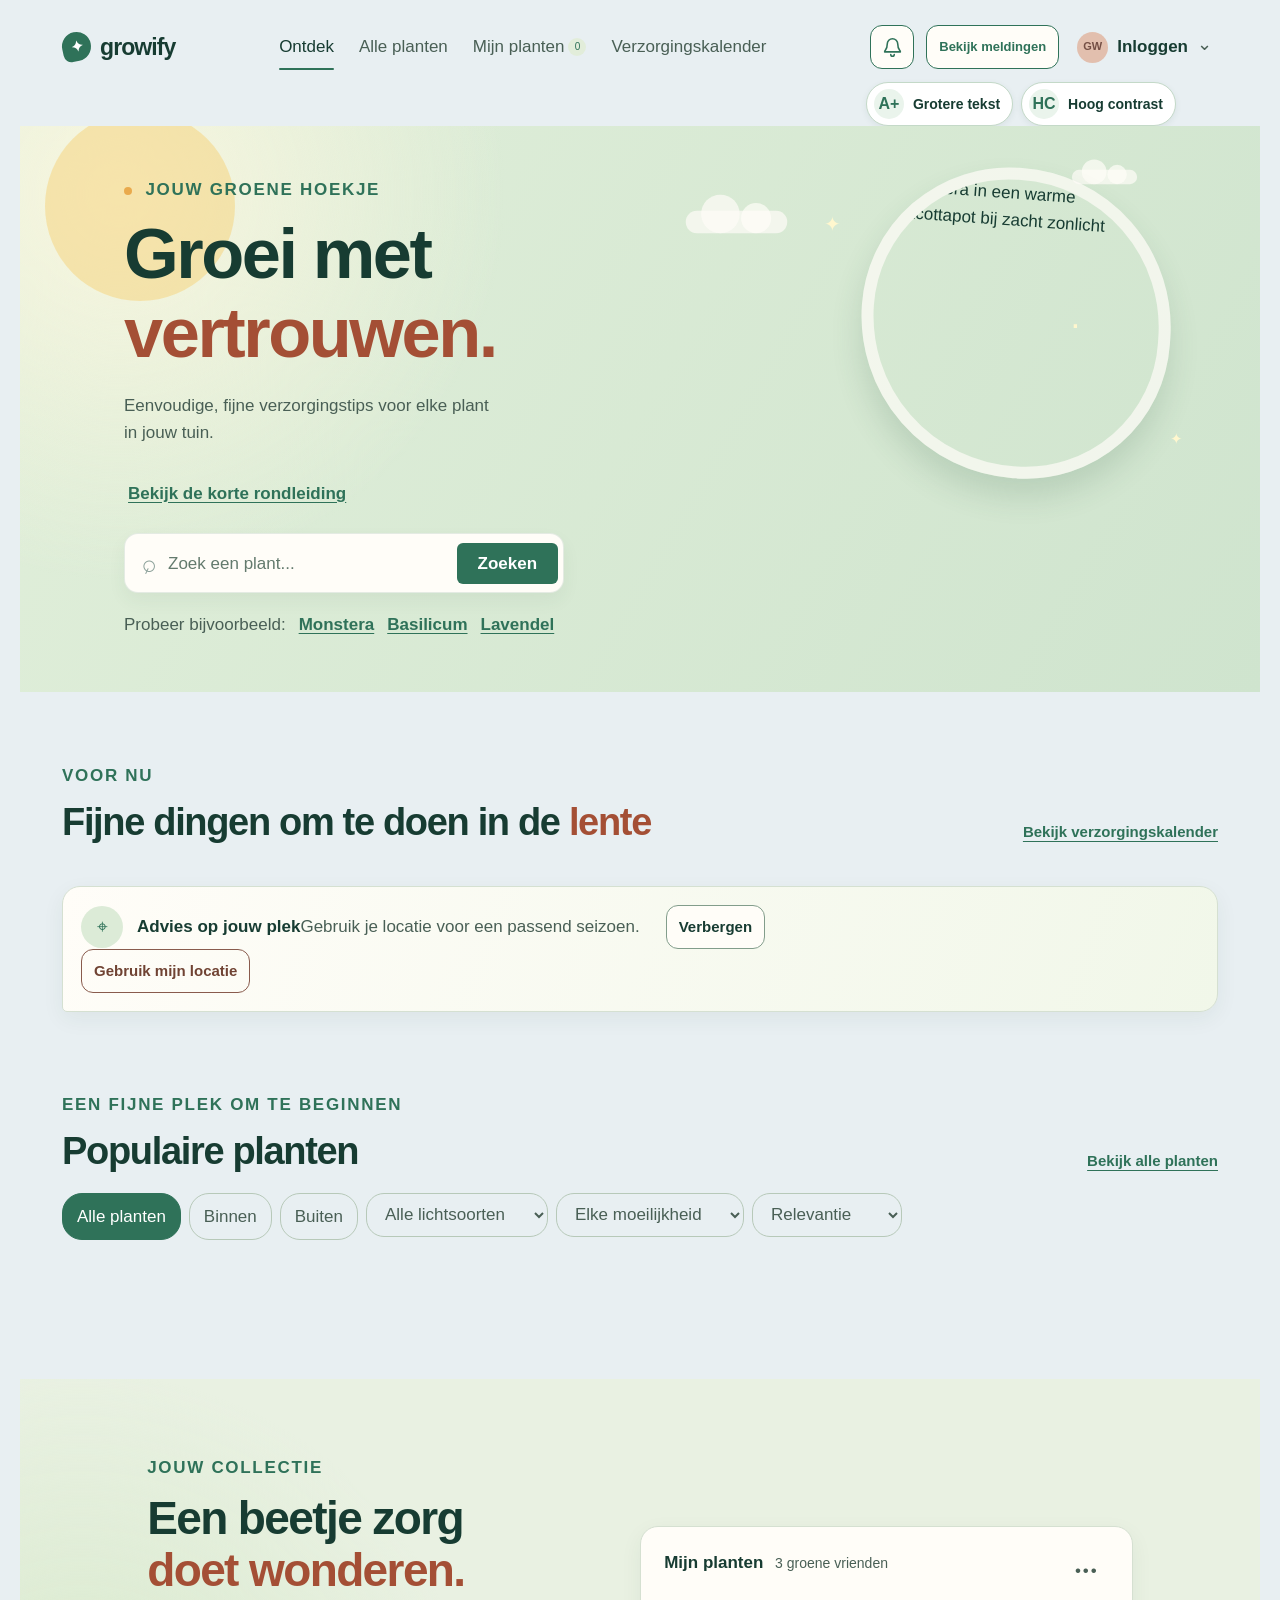
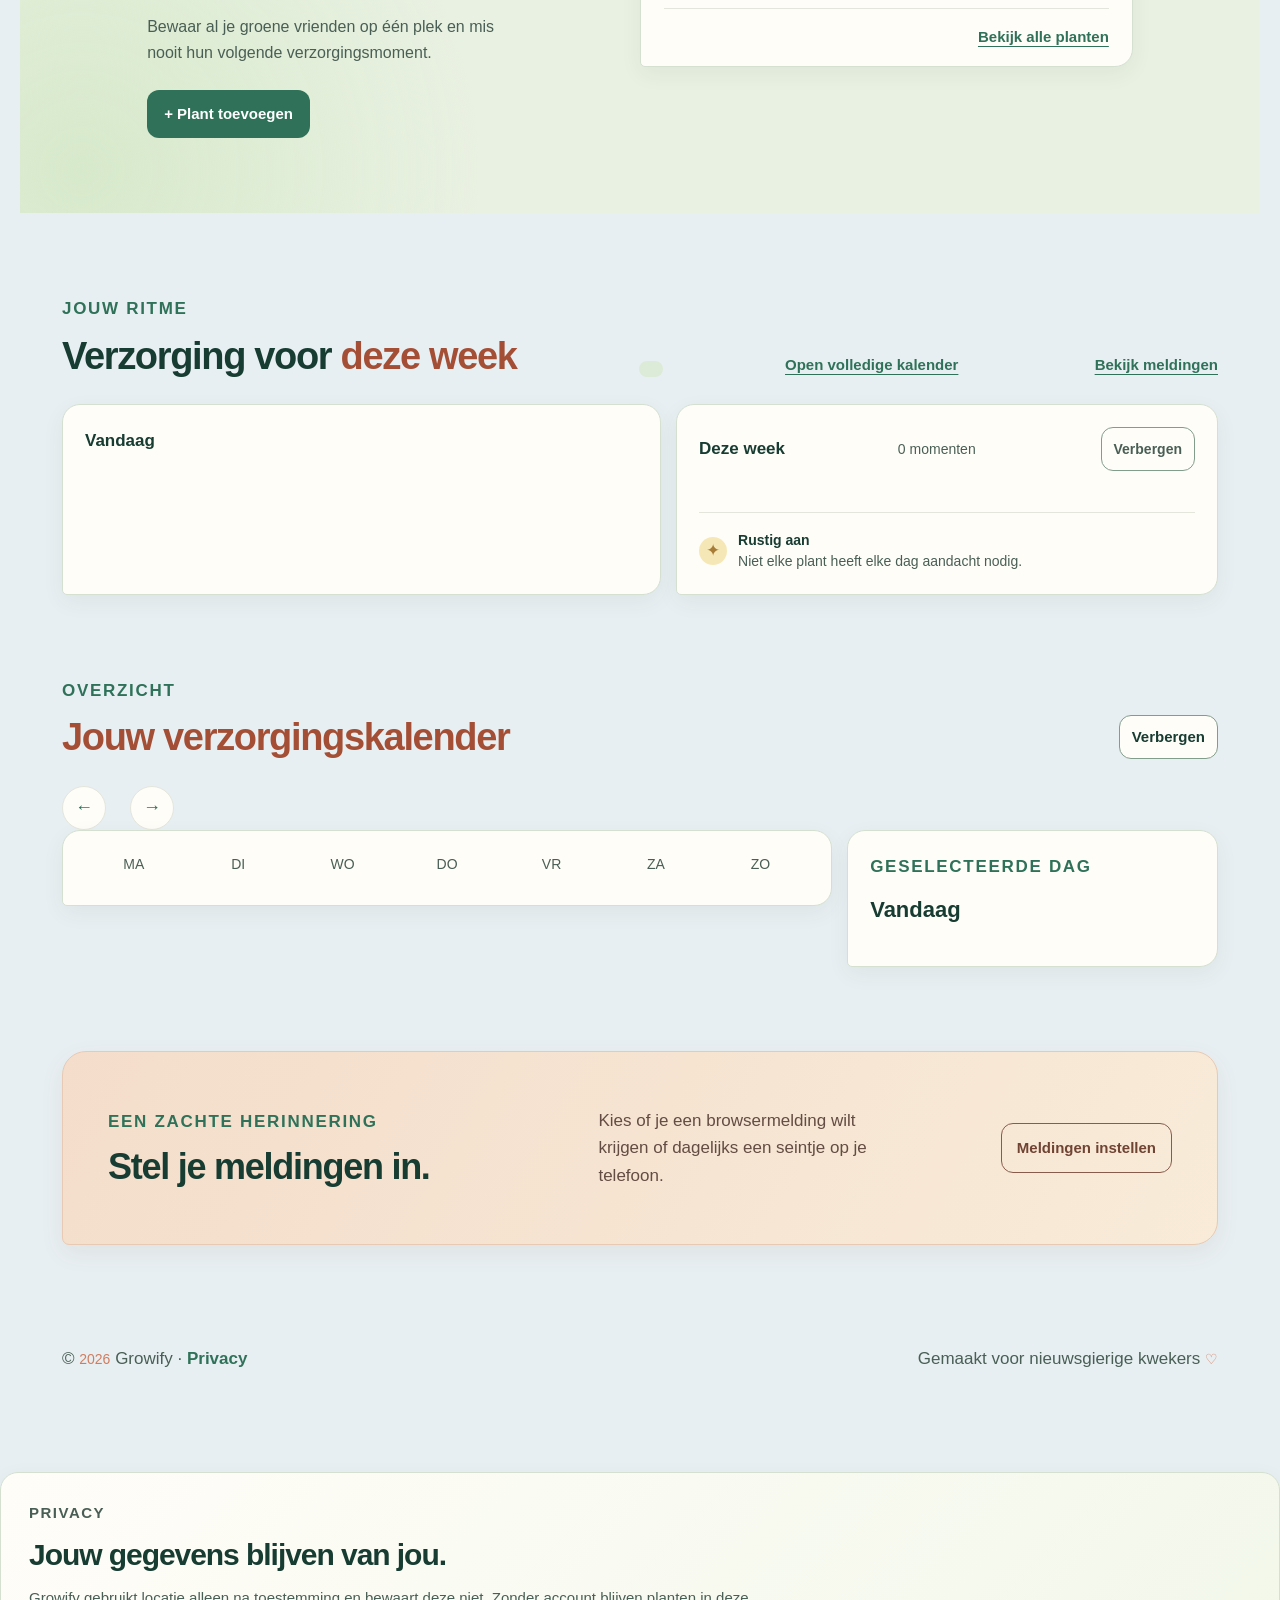
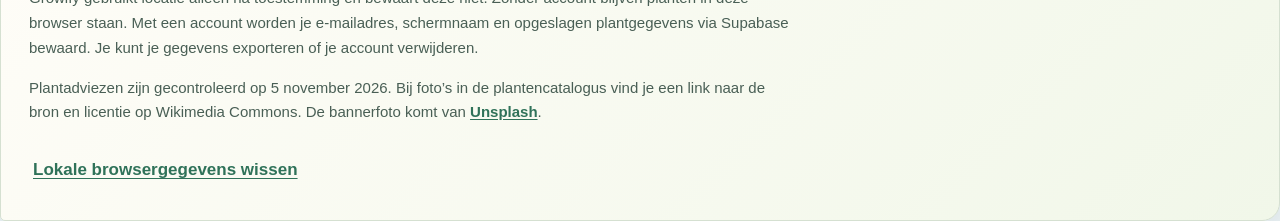
==== commit 30235414: "Improve accessibility and care reminders Co-authored-by: Copilot <223556219+Copilot@users.noreply.gi" ====
--- a/index.html
+++ b/index.html
@@ -33,10 +33,13 @@
         <a href="kalender/">Verzorgingskalender</a>
       </nav>
       <div class="header-actions">
-        <button class="icon-button notification-button" aria-label="Bekijk meldingen">
-          <span aria-hidden="true">♧</span>
-          <i></i>
-        </button>
+        <a class="notification-button notification-settings-button" href="kalender/#notification-settings" aria-label="Meldingsinstellingen openen" title="Meldingsinstellingen openen">
+          <svg aria-hidden="true" viewBox="0 0 24 24"><path d="M18 8a6 6 0 0 0-12 0c0 7-3 7-3 9h18c0-2-3-2-3-9m-8 12a2 2 0 0 0 4 0" /></svg>
+        </a>
+        <a class="notification-view-button" href="kalender/#care-notifications" aria-label="Bekijk geplande meldingen">
+          <span class="notification-view-label-full">Bekijk meldingen</span>
+          <span class="notification-view-label-compact" aria-hidden="true">Bekijk</span>
+        </a>
         <button class="profile-button" id="profile-button" aria-label="Open profielmenu">
           <span class="avatar">GW</span>
           <span class="profile-name">Inloggen</span>
@@ -44,8 +47,18 @@
         </button>
       </div>
     </header>
-
-    <main id="main-content">
+    <div class="accessibility-tools">
+      <button class="accessibility-toggle" type="button" aria-label="Grotere tekst instellen" aria-pressed="false">
+        <span aria-hidden="true">A+</span>
+        <span class="accessibility-toggle-label">Grotere tekst</span>
+      </button>
+      <button class="contrast-toggle" type="button" aria-label="Hoog contrast instellen" aria-pressed="false">
+        <span aria-hidden="true">HC</span>
+        <span class="accessibility-toggle-label">Hoog contrast</span>
+      </button>
+    </div>
+
+    <main id="main-content" tabindex="-1">
       <section class="hero" id="discover">
         <div class="sun" aria-hidden="true"></div>
         <div class="hero-copy">
@@ -86,13 +99,14 @@
           <a class="text-link" href="kalender/">Bekijk verzorgingskalender</a>
         </div>
         <div class="task-grid" id="season-tasks"></div>
-        <div class="location-card">
-          <div class="location-card-copy">
+        <details class="location-card location-disclosure" id="location-advice" open>
+          <summary class="location-card-copy">
             <span class="location-icon" aria-hidden="true">⌖</span>
             <span><strong>Advies op jouw plek</strong><small id="location-status">Gebruik je locatie voor een passend seizoen.</small></span>
-          </div>
+            <span class="disclosure-action" aria-hidden="true"><span class="disclosure-closed">Tonen</span><span class="disclosure-open">Verbergen</span></span>
+          </summary>
           <button class="outline-button" id="location-button">Gebruik mijn locatie</button>
-        </div>
+        </details>
       </section>
 
       <section class="section-block popular-section" aria-labelledby="popular-title">
@@ -101,6 +115,7 @@
             <p class="eyebrow">Een fijne plek om te beginnen</p>
             <h2 id="popular-title">Populaire planten</h2>
           </div>
+          <a class="text-link popular-all-link" href="planten/">Bekijk alle planten</a>
           <div class="filter-tabs" role="group" aria-label="Filter planten">
             <button class="filter-tab active" data-filter="all">Alle planten</button>
             <button class="filter-tab" data-filter="indoor">Binnen</button>
@@ -160,31 +175,34 @@
             <h2 id="care-plan-title">Verzorging voor <span>deze week</span></h2>
           </div>
           <span class="date-badge" id="today-label"></span>
+          <a class="text-link care-plan-calendar-link" href="kalender/">Open volledige kalender</a>
+          <a class="text-link notification-center-link" href="kalender/#care-notifications">Bekijk meldingen</a>
         </div>
         <div class="care-plan-grid">
           <div class="today-card">
             <div class="today-card-header"><strong>Vandaag</strong><span id="today-task-count"></span></div>
             <div id="today-tasks"></div>
           </div>
-          <div class="week-card">
-            <div class="week-card-header"><strong>Deze week</strong><span id="week-task-count">0 momenten</span></div>
+          <details class="week-card" id="week-overview" open>
+            <summary class="week-card-header"><strong>Deze week</strong><span id="week-task-count">0 momenten</span><span class="disclosure-action" aria-hidden="true"><span class="disclosure-closed">Tonen</span><span class="disclosure-open">Verbergen</span></span></summary>
             <div class="week-days" id="week-days" aria-label="Verzorgingsmomenten per dag"></div>
             <div class="week-highlight"><span aria-hidden="true">✦</span><p><strong>Rustig aan</strong><br />Niet elke plant heeft elke dag aandacht nodig.</p></div>
-          </div>
-        </div>
-      </section>
-
-      <section class="calendar-section" id="calendar-view" aria-labelledby="calendar-title">
-        <div class="section-heading">
+          </details>
+        </div>
+      </section>
+
+      <details class="calendar-section mobile-calendar" id="calendar-view" open>
+        <summary class="section-heading calendar-section-summary">
           <div>
             <p class="eyebrow">Overzicht</p>
-            <h2 id="calendar-title">Jouw verzorgingskalender</h2>
-          </div>
-          <div class="calendar-controls">
-            <button class="calendar-nav" id="previous-month" aria-label="Vorige maand">←</button>
-            <strong id="calendar-month"></strong>
-            <button class="calendar-nav" id="next-month" aria-label="Volgende maand">→</button>
-          </div>
+            <h2 id="calendar-title"><span class="calendar-title-mobile">Kalender</span><span class="calendar-title-full">Jouw verzorgingskalender</span></h2>
+          </div>
+          <span class="disclosure-action" aria-hidden="true"><span class="disclosure-closed">Tonen</span><span class="disclosure-open">Verbergen</span></span>
+        </summary>
+        <div class="calendar-controls">
+          <button class="calendar-nav" id="previous-month" aria-label="Vorige maand">←</button>
+          <strong id="calendar-month"></strong>
+          <button class="calendar-nav" id="next-month" aria-label="Volgende maand">→</button>
         </div>
         <div class="calendar-layout">
           <div class="calendar-card">
@@ -199,29 +217,15 @@
             <div id="selected-day-events"></div>
           </aside>
         </div>
-      </section>
-
-      <section class="newsletter-card" id="care-calendar">
+      </details>
+
+      <section class="newsletter-card" aria-labelledby="notifications-title">
         <div>
           <p class="eyebrow">Een zachte herinnering</p>
-          <h2>Kleine stappen maken<br /><em>gelukkige planten.</em></h2>
-        </div>
-        <p>Ontvang een melding op dagen met verzorgingsmomenten. Dit werkt zolang de homepage, Mijn planten of de kalender open is in deze browser.</p>
-        <button class="outline-button" id="reminder-button" type="button">Verzorgingsmeldingen inschakelen</button>
-        <p class="reminder-status" id="reminder-status" role="status" aria-live="polite"></p>
-        <div class="push-reminder-settings">
-          <label for="push-reminder-time">Dagelijkse telefoonmelding</label>
-          <input id="push-reminder-time" type="time" value="18:00" />
-          <button class="outline-button" id="push-reminder-button" type="button">Dagelijkse melding aanzetten</button>
-          <button class="outline-button" id="push-reminder-disable" type="button" hidden>Meldingen uitzetten</button>
-          <p class="reminder-status" id="push-reminder-status" role="status" aria-live="polite">Alleen beschikbaar voor ingelogde gebruikers. Standaardtijd: 18:00 lokale tijd.</p>
-        </div>
-        <div class="push-test-admin" id="push-test-admin" hidden>
-          <h3>Beheer · testmelding</h3>
-          <p>Stuur een testmelding naar dit apparaat zonder op het dagelijkse tijdstip of een openstaande taak te wachten.</p>
-          <button class="outline-button" id="push-test-button" type="button">Stuur testmelding</button>
-          <p class="reminder-status" id="push-test-status" role="status" aria-live="polite"></p>
-        </div>
+          <h2 id="notifications-title">Stel je meldingen in.</h2>
+        </div>
+        <p>Kies of je een browsermelding wilt krijgen of dagelijks een seintje op je telefoon.</p>
+        <a class="outline-button" href="kalender/#notification-settings">Meldingen instellen</a>
       </section>
     </main>
 
@@ -336,5 +340,6 @@
   <script src="pwa.js"></script>
   <script src="push-config.js"></script>
   <script src="push-notifications.js"></script>
+  <script src="toegankelijkheid.js"></script>
 </body>
 </html>
--- a/styles.css
+++ b/styles.css
@@ -58,8 +58,41 @@
 .icon-button, .more-button, .modal-close { border: 0; background: transparent; color: var(--ink); }
 .text-button { padding: 0; border: 0; background: transparent; color: var(--green); font-size: 12px; font-weight: 700; text-decoration: underline; text-underline-offset: 3px; }
 .danger-button { color: #a34f3e; }
-.notification-button { position: relative; font-size: 24px; transform: rotate(180deg); }
-.notification-button i { position: absolute; top: 5px; right: 0; width: 6px; height: 6px; background: #df896c; border-radius: 50%; }
+.notification-button {
+  display: inline-flex;
+  min-width: 44px;
+  min-height: 44px;
+  align-items: center;
+  justify-content: center;
+  gap: 7px;
+  padding: 0 10px;
+  border: 1px solid var(--green);
+  border-radius: 12px;
+  background: var(--paper);
+  color: var(--green);
+  font-size: 13px;
+  font-weight: 800;
+  white-space: nowrap;
+}
+.notification-button:hover { background: var(--light-green); }
+.notification-settings-button { padding: 0; }
+.notification-settings-button svg { width: 21px; height: 21px; fill: none; stroke: currentColor; stroke-linecap: round; stroke-linejoin: round; stroke-width: 1.8; }
+.notification-view-button {
+  display: inline-flex;
+  min-height: 44px;
+  align-items: center;
+  justify-content: center;
+  padding: 0 12px;
+  border: 1px solid var(--green);
+  border-radius: 12px;
+  background: var(--paper);
+  color: var(--green);
+  font-size: 13px;
+  font-weight: 800;
+  white-space: nowrap;
+}
+.notification-view-button:hover { background: var(--light-green); }
+.notification-view-label-compact { display: none; }
 .profile-button { display: flex; align-items: center; gap: 9px; border: 0; background: none; color: var(--ink); }
 .avatar { display: grid; place-items: center; width: 31px; height: 31px; background: #e2bfae; border-radius: 50%; color: #744f45; font-size: 11px; font-weight: 700; }
 .profile-name { font-size: 13px; font-weight: 600; }
@@ -165,6 +198,45 @@
 .page-intro > p:not(.eyebrow) { max-width: 520px; margin: 22px 0 0; color: var(--muted); line-height: 1.65; }
 .saved-plants-panel { padding: 30px 0 0; }
 .page-callout { margin-top: 84px; }
+.notification-center { padding: 38px; border: 1px solid #d5e0d1; border-radius: 18px 18px 18px 5px; background: var(--paper); }
+.notification-center .section-heading { align-items: center; }
+.notification-center h2 { font-size: clamp(28px, 4vw, 38px); }
+.notification-summary { margin: 8px 0 0; color: var(--muted); font-size: 15px; }
+.notification-list { display: grid; gap: 8px; margin: 0; padding: 0; list-style: none; }
+.notification-item { display: flex; width: 100%; min-height: 60px; align-items: center; justify-content: space-between; gap: 16px; padding: 12px 16px; border: 1px solid var(--line); border-radius: 12px; background: #fff; color: var(--ink); text-align: left; }
+.notification-item:hover { border-color: var(--green); background: var(--light-green); }
+.notification-item > span:first-child { display: grid; gap: 4px; }
+.notification-item strong { font-size: 16px; }
+.notification-item small { color: var(--muted); font-size: 14px; }
+.notification-date { flex: 0 0 auto; color: var(--green); font-size: 14px; font-weight: 800; }
+.notification-empty { padding: 18px; border-radius: 12px; background: var(--cream); color: var(--muted); }
+.notification-center + .calendar-section { padding-top: 50px; }
+.notification-center + .standalone-calendar { padding-top: 50px; }
+.notification-center-link { margin-left: 14px; }
+.notification-dialog {
+  position: relative;
+  width: min(560px, calc(100% - 32px));
+  max-height: min(88vh, 760px);
+  padding: 32px;
+  overflow: auto;
+  border: 1px solid #d5e0d1;
+  border-radius: 20px;
+  background: var(--paper);
+  color: var(--ink);
+  box-shadow: 0 20px 70px rgba(24, 53, 41, .24);
+}
+.notification-dialog::backdrop { background: rgba(15, 34, 27, .58); }
+.notification-dialog h2 { max-width: 90%; margin-bottom: 12px; font-size: 34px; }
+.notification-dialog > p:not(.eyebrow) { margin: 0 0 20px; color: var(--muted); line-height: 1.55; }
+.notification-dialog-close { position: absolute; top: 12px; right: 12px; min-width: 44px; min-height: 44px; font-size: 28px; }
+.notification-option { display: grid; gap: 10px; padding: 18px 0; border-top: 1px solid var(--line); }
+.notification-option h3 { margin: 0; font-size: 17px; }
+.notification-option > p:not(.reminder-status) { margin: 0; color: var(--muted); line-height: 1.5; }
+.notification-option .outline-button { justify-self: start; }
+.notification-option.push-reminder-settings { grid-column: auto; align-items: center; padding-top: 18px; border-top: 1px solid var(--line); }
+.notification-option.push-reminder-settings label { color: var(--ink); font-size: 15px; }
+.notification-option.push-reminder-settings .reminder-status { color: var(--muted); }
+.notification-dialog-actions { display: flex; align-items: center; justify-content: space-between; gap: 16px; padding-top: 16px; border-top: 1px solid var(--line); }
 .calendar-event { margin: 18px 0 0; padding: 14px; border-radius: 7px; background: var(--light-green); color: var(--ink); font-size: 13px; line-height: 1.5; }
 .calendar-event.muted { background: var(--cream); color: var(--muted); }
 .calendar-day.empty { pointer-events: none; }
@@ -289,7 +361,7 @@
 .calendar-controls { display: flex; align-items: center; gap: 12px; color: var(--green); font-size: 13px; text-transform: capitalize; }
 .calendar-nav { display: grid; place-items: center; width: 44px; height: 44px; border: 1px solid var(--line); border-radius: 50%; background: var(--paper); color: var(--green); font-size: 18px; }
 .calendar-nav:hover { border-color: var(--green); background: var(--light-green); }
-.calendar-layout { display: grid; grid-template-columns: 1.35fr .65fr; gap: 15px; }
+.calendar-layout { display: grid; grid-template-columns: 1.35fr .65fr; align-items: start; gap: 15px; }
 .calendar-card, .calendar-day-card { padding: 22px; border-radius: 9px; background: var(--paper); }
 .calendar-weekdays, .calendar-grid { display: grid; grid-template-columns: repeat(7, 1fr); gap: 7px; }
 .calendar-weekdays { margin-bottom: 8px; color: var(--muted); font-size: 9px; text-align: center; text-transform: uppercase; }
@@ -422,6 +494,10 @@
   .care-plan-section { padding-top: 62px; }
   .calendar-section { padding-top: 62px; }
   .calendar-card, .calendar-day-card { padding: 16px; }
+  .notification-center { padding: 24px 18px; }
+  .notification-center .section-heading { align-items: flex-start; }
+  .notification-item { align-items: flex-start; flex-direction: column; gap: 6px; }
+  .notification-center + .standalone-calendar { padding-top: 40px; }
   .calendar-day { min-height: 48px; padding-top: 7px; }
   .my-plants-copy h2 { font-size: 40px; }
   .collection-item { grid-template-columns: 34px 1fr; }
@@ -436,6 +512,8 @@
   .auth-content { padding: 30px 25px 25px; }
   .profile-form-grid { grid-template-columns: 1fr; gap: 0; }
   .site-footer { display: block; line-height: 2; }
+  .notification-dialog { padding: 28px 20px 20px; }
+  .notification-dialog-actions { align-items: flex-start; flex-direction: column; }
 }
 
 /* A warm, readable botanical treatment shared by every page. */
@@ -715,3 +793,268 @@
   }
   .outline-button, .filter-tab, .filter-select select { border-width: 2px; }
 }
+
+@media (max-width: 590px) {
+  .site-header {
+    display: grid;
+    grid-template-columns: 1fr auto;
+    gap: 8px 12px;
+    padding: 10px 0;
+  }
+  .main-nav {
+    display: grid;
+    grid-template-columns: repeat(2, minmax(0, 1fr));
+    gap: 0 12px;
+    grid-column: 1 / -1;
+    width: 100%;
+  }
+  .main-nav a { min-height: 44px; white-space: normal; line-height: 1.2; }
+
+  .hero {
+    display: grid;
+    grid-template-columns: minmax(0, 1fr) minmax(75px, 22%);
+    align-items: center;
+    gap: 12px;
+    min-height: 0;
+    padding: 32px 6%;
+  }
+  .hero-copy { width: auto; }
+  .hero h1 { font-size: clamp(34px, 10vw, 40px); }
+  .hero-art {
+    position: static;
+    width: 100%;
+    height: auto;
+    opacity: 1;
+  }
+  .hero-art > :not(.hero-photo) { display: none; }
+  .hero-photo {
+    position: static;
+    display: block;
+    width: 100%;
+    height: auto;
+    aspect-ratio: 1;
+    border-width: 6px;
+    transform: none;
+  }
+  .search-form { flex-wrap: nowrap; padding: 5px 6px 5px 12px; }
+  .search-form input { flex: 1 1 0; width: auto; min-width: 0; }
+  .search-form button { flex: 0 0 auto; margin: 0; padding: 0 12px; }
+
+  .catalog-intro, .page-intro { padding-top: 28px; padding-bottom: 28px; }
+  .catalog-intro h1, .page-intro h1 { font-size: clamp(36px, 9vw, 48px); }
+  .catalog-intro > p:not(.eyebrow), .page-intro > p:not(.eyebrow) { margin-top: 14px; }
+  .section-block, .popular-section { padding-top: 42px; }
+  .plant-grid { grid-template-columns: repeat(2, minmax(0, 1fr)); gap: 10px; }
+  .plant-card, .catalog-card { min-height: 0; padding: 12px; }
+  .plant-art {
+    width: calc(100% + 24px);
+    height: 105px;
+    margin: -12px -12px 12px;
+  }
+  .task-card { min-height: 0; }
+  .my-plants-section { margin-top: 52px; padding-top: 42px; padding-bottom: 42px; }
+  .care-plan-section, .calendar-section { padding-top: 48px; }
+  .calendar-card, .calendar-day-card { padding: 14px; }
+  .calendar-day { min-height: 44px; }
+  .newsletter-card { margin-top: 42px; }
+}
+
+@media (max-width: 380px) {
+  .hero { display: flex; flex-direction: column; align-items: stretch; gap: 14px; padding: 24px 6%; }
+  .hero-copy { width: 100%; }
+  .hero-art { width: min(125px, 100%); align-self: center; }
+  .main-nav a:last-child { grid-column: 1 / -1; }
+  .plant-art { height: 130px; }
+}
+
+@media (max-width: 340px) {
+  .plant-grid { grid-template-columns: 1fr; }
+}
+
+.calendar-title-mobile { display: none; }
+
+@media (max-width: 590px) {
+  .popular-section:not(.show-all-plants) #plant-grid > .plant-card:nth-child(n + 5) { display: none; }
+  .popular-all-link, .care-plan-calendar-link { display: inline-flex; min-height: 44px; align-items: center; }
+  .popular-all-link { margin-top: 8px; }
+  .care-plan-calendar-link { margin-top: 8px; }
+
+  .location-disclosure > summary,
+  .week-card > summary,
+  .mobile-calendar > summary {
+    list-style: none;
+    cursor: pointer;
+  }
+  .location-disclosure > summary::-webkit-details-marker,
+  .week-card > summary::-webkit-details-marker,
+  .mobile-calendar > summary::-webkit-details-marker { display: none; }
+  .location-disclosure { min-height: 0; }
+  .location-disclosure > summary { min-height: 44px; align-items: center; }
+  .location-disclosure > summary > span:nth-child(2) { min-width: 0; }
+
+  .week-card { min-height: 0; }
+  .week-card > summary { min-height: 44px; margin: 0; }
+  .week-days { padding-bottom: 12px; }
+  .week-highlight { margin-top: 12px; }
+  .calendar-section { padding-top: 36px; }
+  .calendar-section-summary { display: flex; margin-bottom: 14px; align-items: center; }
+  .calendar-section-summary .eyebrow { display: none; }
+  .calendar-section:not([open]) { padding-top: 24px; }
+  .calendar-section:not([open]) > .calendar-section-summary { margin-bottom: 0; }
+  .calendar-title-full { display: none; }
+  .calendar-title-mobile { display: inline; }
+  .calendar-section-summary h2 { font-size: 30px; }
+  .calendar-controls { justify-content: flex-end; margin-bottom: 14px; }
+}
+@media (max-width: 850px) {
+  .accessibility-tools { padding-right: 24px; padding-left: 24px; }
+}
+
+.accessibility-tools { flex-wrap: wrap; gap: 8px; }
+.accessibility-toggle, .contrast-toggle {
+  display: inline-flex;
+  min-width: 44px;
+  min-height: 44px;
+  align-items: center;
+  justify-content: center;
+  gap: 9px;
+  padding: 5px 12px 5px 7px;
+  border: 1px solid #c4d9c8;
+  border-radius: 999px;
+  background: #fff;
+  color: var(--ink);
+  box-shadow: 0 2px 6px rgba(37, 75, 58, .08);
+  font-size: 14px;
+  font-weight: 700;
+  cursor: pointer;
+  transition: background-color .18s ease, border-color .18s ease, box-shadow .18s ease;
+}
+.accessibility-toggle:hover, .contrast-toggle:hover {
+  border-color: #8eaf98;
+  background: #f7fbf7;
+  box-shadow: 0 3px 9px rgba(37, 75, 58, .13);
+}
+.accessibility-toggle[aria-pressed="true"], .contrast-toggle[aria-pressed="true"] {
+  border-color: #8eaf98;
+  background: #eaf4ec;
+}
+.accessibility-toggle > span:first-child, .contrast-toggle > span:first-child {
+  display: grid;
+  width: 30px;
+  height: 30px;
+  flex: 0 0 30px;
+  place-items: center;
+  border-radius: 50%;
+  background: #eaf4ec;
+  color: var(--green);
+  font-size: 16px;
+  font-weight: 800;
+}
+.accessibility-toggle[aria-pressed="true"] > span:first-child,
+.contrast-toggle[aria-pressed="true"] > span:first-child { background: #d7e9db; }
+.accessibility-toggle-label { white-space: nowrap; }
+.accessibility-toggle:focus-visible, .contrast-toggle:focus-visible { outline: 3px solid #527f60; outline-offset: 3px; }
+@media (prefers-reduced-motion: reduce) {
+  .accessibility-toggle, .contrast-toggle { transition: none; }
+}
+.header-actions { gap: 12px; }
+.recovery-header { display: flex; align-items: center; justify-content: space-between; gap: 16px; }
+.accessibility-tools {
+  display: flex;
+  width: min(100%, 1240px);
+  justify-content: flex-end;
+  margin: -12px auto 0;
+  padding: 0 42px;
+}
+.recovery-accessibility-tools {
+  width: min(calc(100% - 48px), 1156px);
+  padding: 0;
+}
+
+.disclosure-action {
+  display: inline-flex;
+  min-height: 44px;
+  flex: 0 0 auto;
+  align-items: center;
+  justify-content: center;
+  margin-left: 12px;
+  padding: 0 12px;
+  border: 1px solid #829d8b;
+  border-radius: 12px;
+  background: #fffdf8;
+  color: var(--ink);
+  font-size: 15px;
+  font-weight: 700;
+}
+.disclosure-open { display: none; }
+details[open] > summary .disclosure-closed { display: none; }
+details[open] > summary .disclosure-open { display: inline; }
+
+html.larger-text { font-size: 125%; }
+html.larger-text body { font-size: 20px; }
+html.larger-text :is(p, label, small, li, dt, dd, button, a:not(.brand), input, select, textarea, summary) {
+  font-size: max(1.15rem, 1em);
+  line-height: 1.5;
+}
+html.larger-text :is(.brand, h1, h2, h3, h4, .nav-count, .accessibility-toggle > span:first-child) {
+  line-height: 1.2;
+}
+
+html.high-contrast {
+  color-scheme: light;
+  --ink: #000;
+  --muted: #222;
+  --cream: #fff;
+  --page-background: #fff;
+  --paper: #fff;
+  --green: #003d22;
+  --light-green: #fff;
+  --yellow: #fff;
+  --peach: #fff;
+  --line: #222;
+  background: #fff;
+  color: #000;
+}
+html.high-contrast body { background: #fff !important; color: #000 !important; }
+html.high-contrast body * { color: #000 !important; }
+html.high-contrast :is(.page-shell, .site-header, main, .hero, .section-block, .plant-card, .task-card, .week-card, .location-disclosure, .mobile-calendar, .calendar-section, .recovery-card, .auth-content, .profile-modal, .account-modal, .account-card, .plant-detail-card, .care-detail-card) {
+  background-color: #fff !important;
+  background-image: none !important;
+}
+html.high-contrast :is(button, input, select, textarea, [role="button"]) {
+  border: 2px solid #000 !important;
+  background-color: #fff !important;
+  background-image: none !important;
+  color: #000 !important;
+}
+html.high-contrast :is(a, summary) { color: #000 !important; text-decoration: underline !important; text-decoration-thickness: 2px !important; text-underline-offset: 2px; }
+html.high-contrast * { border-color: #333 !important; box-shadow: none !important; }
+html.high-contrast :is(button, input, select, textarea, [role="button"]) { border-color: #000 !important; }
+html.high-contrast :is(a, button, input, select, textarea, summary):focus-visible {
+  outline: 3px solid #000 !important;
+  outline-offset: 3px;
+}
+
+@media (max-width: 590px) {
+  .header-actions { gap: 8px; }
+  .site-header { gap: 12px; }
+  .accessibility-toggle, .contrast-toggle { padding-right: 8px; padding-left: 8px; }
+  .accessibility-tools { padding-right: 18px; padding-left: 18px; }
+}
+@media (max-width: 380px) {
+  .disclosure-action { padding: 0 8px; }
+  .brand { gap: 6px; font-size: 20px; }
+  .site-header { gap: 8px; }
+  .header-actions { gap: 5px; }
+  .notification-button { padding-right: 0; padding-left: 0; }
+  .notification-view-button { padding: 0 8px; }
+  .notification-view-label-full { display: none; }
+  .notification-view-label-compact { display: inline; }
+}
+@media (max-width: 380px) {
+  .notification-dialog { width: calc(100% - 20px); max-height: 92vh; padding: 26px 16px 18px; }
+  .notification-option.push-reminder-settings { align-items: flex-start; }
+}
+@media (max-width: 400px) {
+  .recovery-accessibility-tools { width: calc(100% - 32px); }
+}
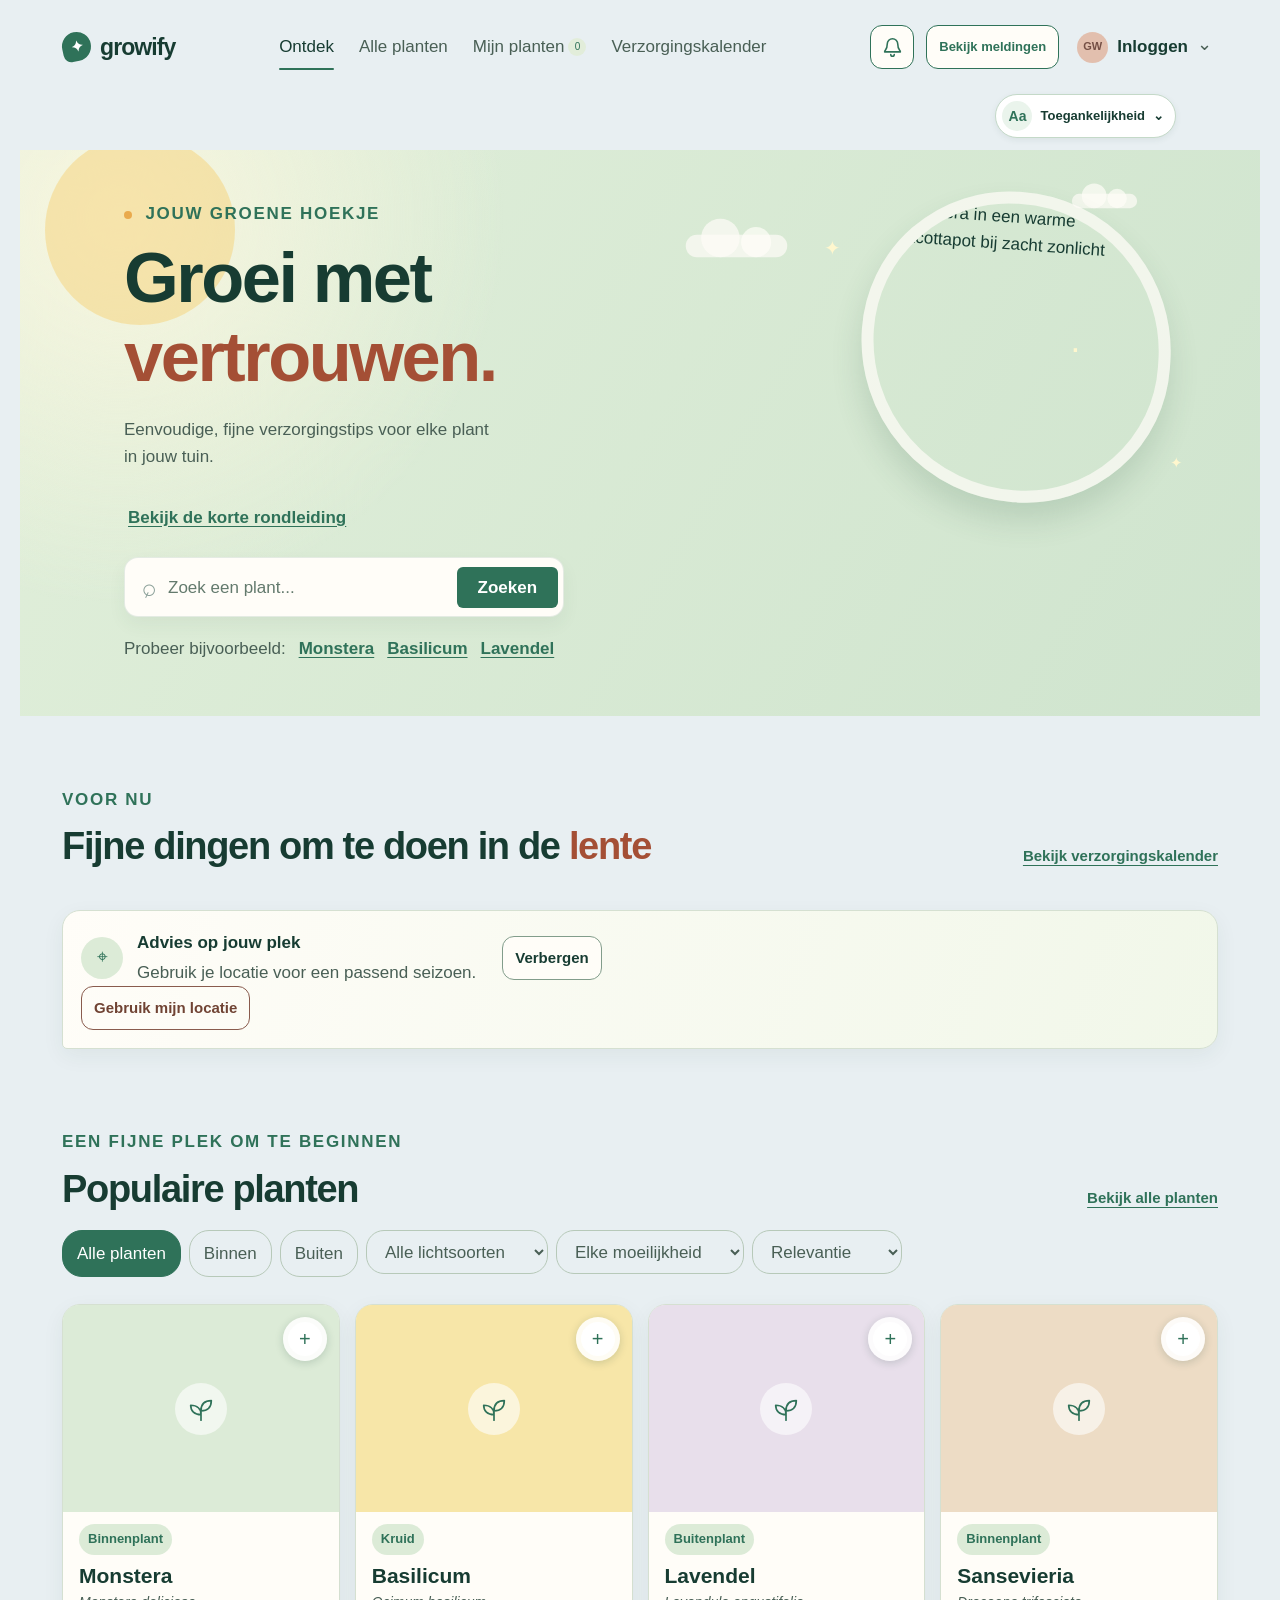
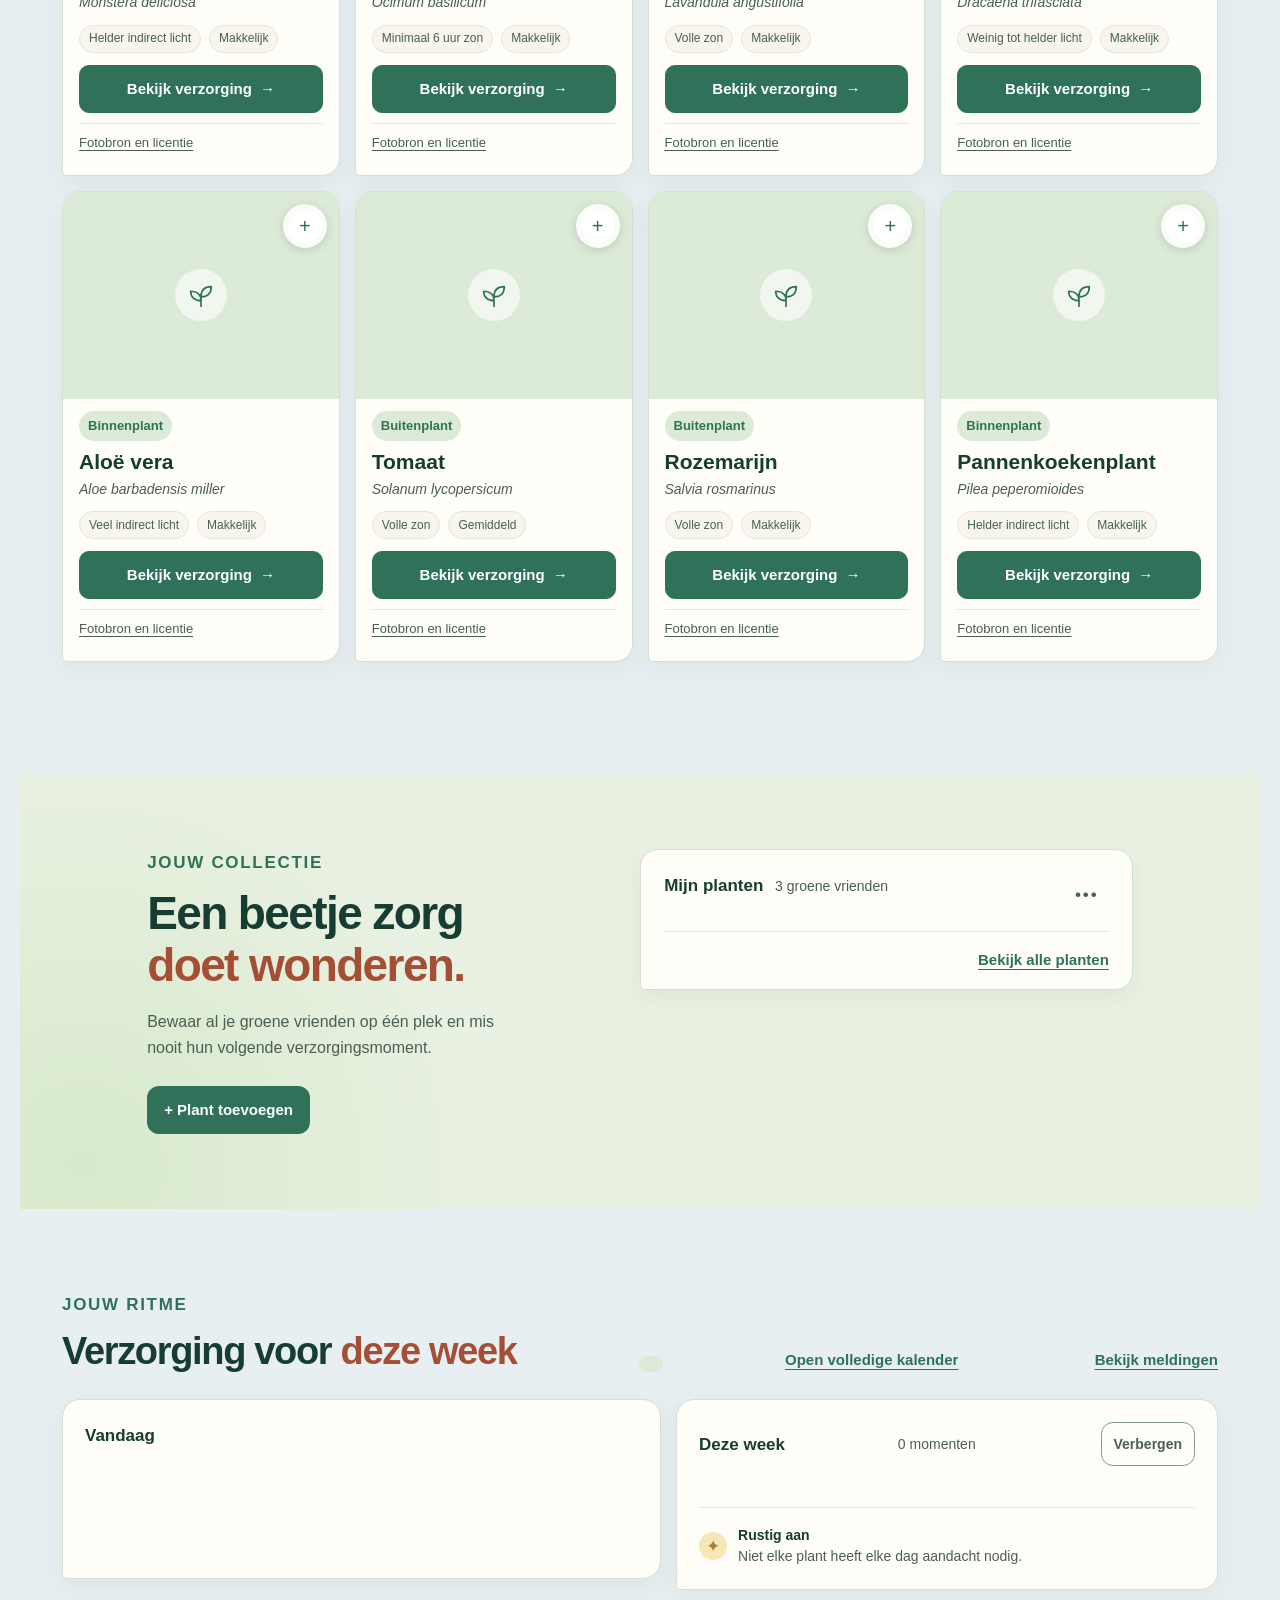
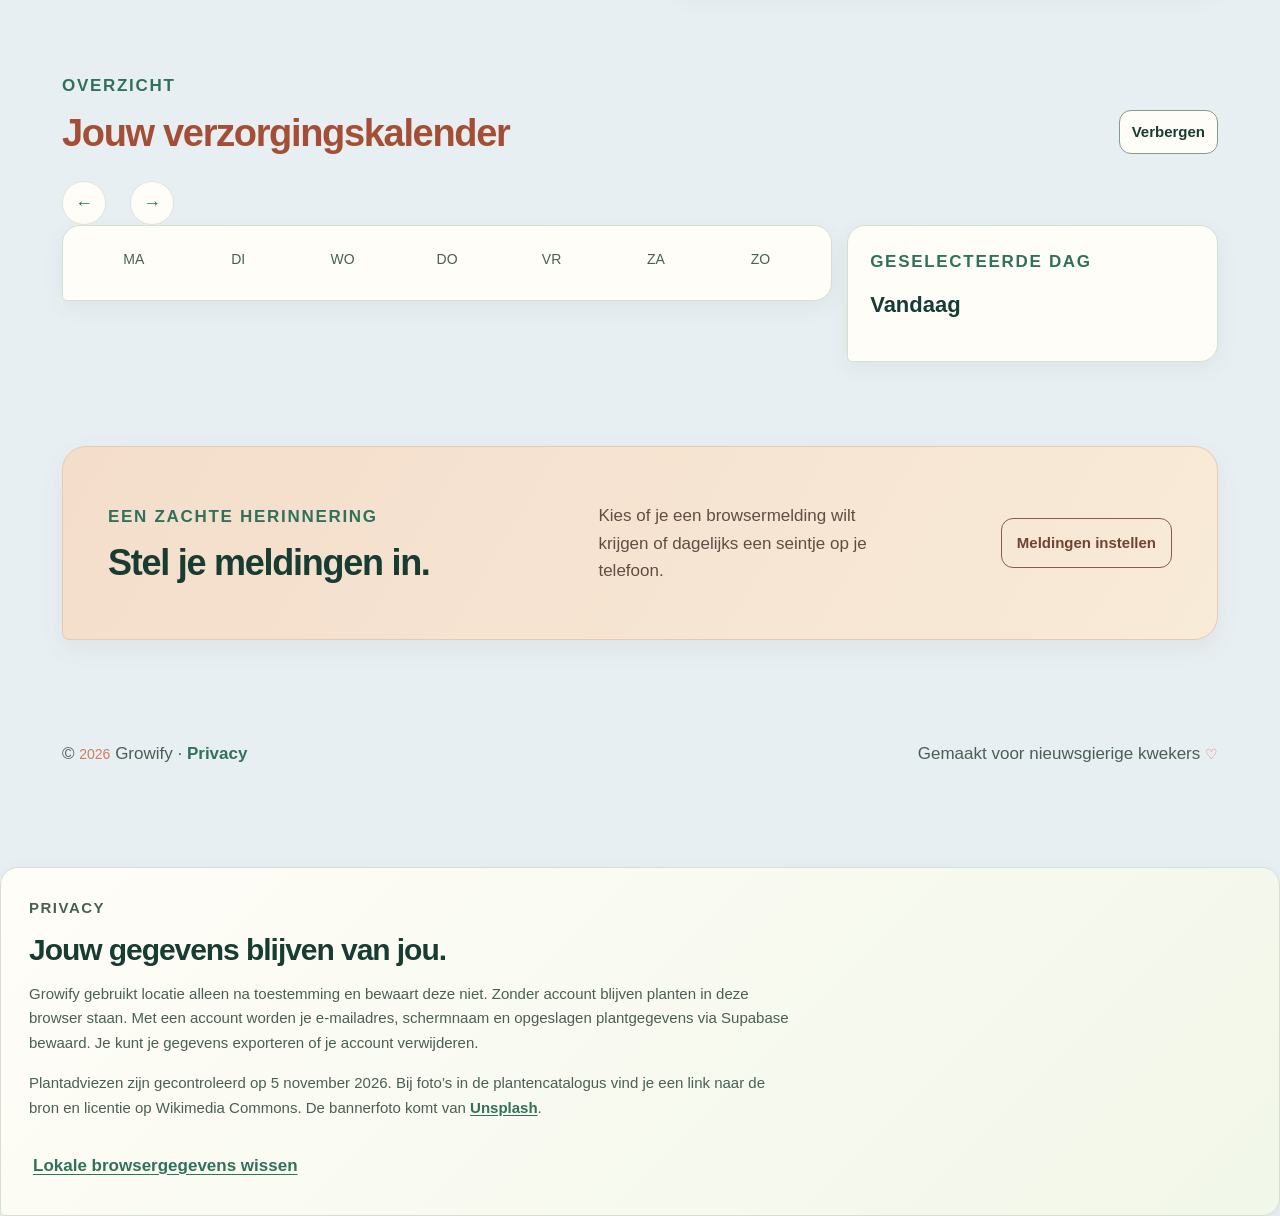
==== commit db8aefb2: "Add accessible display preferences menu Co-authored-by: Copilot <223556219+Copilot@users.noreply.git" ====
--- a/index.html
+++ b/index.html
@@ -48,14 +48,23 @@
       </div>
     </header>
     <div class="accessibility-tools">
-      <button class="accessibility-toggle" type="button" aria-label="Grotere tekst instellen" aria-pressed="false">
-        <span aria-hidden="true">A+</span>
-        <span class="accessibility-toggle-label">Grotere tekst</span>
-      </button>
-      <button class="contrast-toggle" type="button" aria-label="Hoog contrast instellen" aria-pressed="false">
-        <span aria-hidden="true">HC</span>
-        <span class="accessibility-toggle-label">Hoog contrast</span>
-      </button>
+      <details class="accessibility-menu">
+        <summary aria-controls="accessibility-options">
+          <span aria-hidden="true">Aa</span>
+          <span>Toegankelijkheid</span>
+          <span class="accessibility-menu-chevron" aria-hidden="true">⌄</span>
+        </summary>
+        <div class="accessibility-menu-panel" id="accessibility-options" role="group" aria-label="Weergavevoorkeuren">
+          <button class="accessibility-toggle" type="button" aria-label="Grotere tekst instellen" aria-pressed="false">
+            <span aria-hidden="true">A+</span>
+            <span class="accessibility-toggle-label">Grotere tekst</span>
+          </button>
+          <button class="contrast-toggle" type="button" aria-label="Hoog contrast instellen" aria-pressed="false">
+            <span aria-hidden="true">HC</span>
+            <span class="accessibility-toggle-label">Hoog contrast</span>
+          </button>
+        </div>
+      </details>
     </div>
 
     <main id="main-content" tabindex="-1">
--- a/styles.css
+++ b/styles.css
@@ -155,7 +155,7 @@
 .task-check:hover, .task-check.complete { border-color: var(--green); background: var(--green); color: #fff; }
 .location-card { display: flex; align-items: center; justify-content: space-between; gap: 20px; margin-top: 15px; padding: 14px 17px; border: 1px solid var(--line); border-radius: 9px; background: var(--paper); }
 .location-card-copy { display: flex; align-items: center; gap: 10px; }
-.location-card-copy > span:last-child { display: grid; gap: 3px; }
+.location-card-copy > span:nth-child(2) { display: grid; gap: 3px; }
 .location-card-copy strong { font-size: 11px; }
 .location-card-copy small { color: var(--muted); font-size: 10px; }
 .location-icon { display: grid; place-items: center; width: 30px; height: 30px; border-radius: 50%; background: var(--light-green); color: var(--green); font-size: 19px; }
@@ -171,12 +171,15 @@
 .filter-select select { height: 35px; padding: 0 25px 0 10px; border: 1px solid var(--line); border-radius: 18px; background: transparent; color: var(--muted); font-size: 10px; }
 .filter-select select:focus { outline: 2px solid rgba(47,114,89,.35); outline-offset: 2px; }
 .plant-grid { display: grid; grid-template-columns: repeat(4, 1fr); gap: 15px; }
-.plant-card { position: relative; overflow: hidden; min-height: 262px; padding: 17px; border-radius: 9px; background: var(--paper); }
-.plant-card:hover { transform: translateY(-3px); box-shadow: 0 12px 24px rgba(50, 77, 61, .09); transition: .2s ease; }
-.plant-art { position: relative; display: flex; align-items: end; justify-content: center; width: calc(100% + 34px); height: 148px; margin: -17px -17px 16px; padding: 0; overflow: hidden; border: 0; }
+.plant-card { position: relative; display: flex; min-width: 0; flex-direction: column; padding: 16px; border: 1px solid var(--line); border-radius: 16px; background: var(--paper); box-shadow: 0 5px 16px rgba(50, 77, 61, .07); transition: transform .2s ease, box-shadow .2s ease; }
+.plant-card:hover { transform: translateY(-3px); box-shadow: 0 12px 24px rgba(50, 77, 61, .12); }
+.plant-art { position: relative; display: grid; place-items: center; width: calc(100% + 32px); aspect-ratio: 4 / 3; margin: -16px -16px 12px; padding: 0; overflow: hidden; border: 0; border-radius: 16px 16px 0 0; background: var(--light-green); }
+.plant-art:active { opacity: .9; }
 .plant-photo { display: block; width: 100%; height: 100%; object-fit: cover; transition: transform .3s ease; }
 .plant-card:hover .plant-photo { transform: scale(1.05); }
-.plant-art::after { content: ""; position: absolute; bottom: -30px; width: 150px; height: 66px; border-radius: 50%; background: rgba(255,255,255,.28); }
+.plant-art-placeholder { background: var(--light-green); }
+.plant-art-placeholder-icon { display: grid; width: 52px; height: 52px; place-items: center; border-radius: 50%; background: rgba(255,255,255,.6); color: var(--green); }
+.plant-art-placeholder-icon svg { width: 30px; height: 30px; fill: none; stroke: currentColor; stroke-linecap: round; stroke-linejoin: round; stroke-width: 1.8; }
 .art-monstera { background: #dcebd7; }
 .art-herb { background: #f7e6a8; }
 .art-lavender { background: #e8dfeb; }
@@ -186,11 +189,20 @@
 .art-herb .plant-shape { width: 20px; height: 112px; background: #5b9664; border-radius: 50%; box-shadow: -28px 20px 0 -5px #78aa6e, 28px 5px 0 -3px #4e8c5a, 11px 42px 0 -4px #72a267; transform: rotate(3deg); }
 .art-lavender .plant-shape { width: 8px; height: 100px; background: #759d6a; border-radius: 50%; box-shadow: -20px 12px 0 -1px #8e6e9a, -13px 0 0 -1px #a37dac, 14px 5px 0 -1px #9370a3, 22px 22px 0 -1px #a37dac; }
 .art-snake .plant-shape { width: 23px; height: 118px; background: #749b5f; border-radius: 80% 20% 0 0; box-shadow: -19px 8px 0 -2px #4e8456, 20px 17px 0 -3px #8aa66d; }
-.plant-card h3 { margin: 0 0 4px; font-size: 15px; }
-.plant-card .scientific-name { margin: 0; color: var(--muted); font-family: var(--serif); font-size: 12px; font-style: italic; }
-.plant-tag { position: absolute; top: 13px; left: 13px; padding: 5px 8px; border-radius: 12px; background: rgba(255,255,255,.7); color: var(--green); font-size: 9px; font-weight: 700; }
-.save-plant { position: absolute; top: 11px; right: 12px; z-index: 2; width: 27px; height: 27px; border: 0; border-radius: 50%; background: rgba(255,255,255,.78); color: var(--green); font-size: 17px; }
+.plant-card .plant-tag { display: inline-flex; max-width: 100%; align-self: flex-start; margin: 0 0 8px; padding: 5px 9px; overflow: hidden; border-radius: 999px; background: var(--light-green); color: var(--green); font-size: 13px; font-weight: 700; text-overflow: ellipsis; white-space: nowrap; }
+.plant-card h3 { display: -webkit-box; margin: 0; overflow: hidden; font-size: 21px; font-weight: 700; line-height: 1.25; overflow-wrap: anywhere; -webkit-box-orient: vertical; -webkit-line-clamp: 2; }
+.plant-card h3 a:hover { color: var(--green); text-decoration: underline; text-underline-offset: 3px; }
+.plant-card h3 a:active { color: var(--ink); }
+.plant-card .scientific-name { display: -webkit-box; margin: 4px 0 0; overflow: hidden; color: var(--muted); font-family: var(--serif); font-size: 14px; font-style: italic; line-height: 1.4; overflow-wrap: anywhere; -webkit-box-orient: vertical; -webkit-line-clamp: 2; }
+.plant-card-features { display: flex; flex-wrap: wrap; gap: 8px; margin-top: 12px; }
+.plant-feature { display: inline-flex; min-height: 28px; align-items: center; padding: 4px 9px; border: 1px solid var(--line); border-radius: 999px; background: var(--cream); color: var(--muted); font-size: 12px; line-height: 1.25; }
+.save-plant.plant-card-action { position: absolute; top: 12px; right: 12px; z-index: 2; display: grid; width: 44px; min-width: 44px; height: 44px; min-height: 44px; place-items: center; padding: 5px; border: 0; border-radius: 50%; background: rgba(255,255,255,.88); color: var(--green); box-shadow: 0 2px 8px rgba(23,60,50,.18); font-size: 0; }
+.plant-card-action span { display: grid; width: 34px; height: 34px; place-items: center; border-radius: 50%; background: #fff; font-size: 20px; font-weight: 300; line-height: 1; }
+.plant-card-action.saved span { background: transparent; color: var(--green); }
+.plant-card-action:hover { background: #fff; box-shadow: 0 3px 12px rgba(23,60,50,.25); }
+.plant-card-action:active { transform: scale(.96); }
 .save-plant.saved { background: var(--green); color: #fff; }
+.save-plant.plant-card-action.saved { background: rgba(255,255,255,.88); color: var(--green); }
 .empty-state { padding: 30px; border: 1px dashed #b6c8bc; border-radius: 9px; text-align: center; color: var(--muted); }
 .catalog-intro { max-width: 700px; padding: 70px 0 42px; }
 .page-intro { max-width: 700px; padding: 70px 0 42px; }
@@ -202,7 +214,7 @@
 .notification-center .section-heading { align-items: center; }
 .notification-center h2 { font-size: clamp(28px, 4vw, 38px); }
 .notification-summary { margin: 8px 0 0; color: var(--muted); font-size: 15px; }
-.notification-list { display: grid; gap: 8px; margin: 0; padding: 0; list-style: none; }
+.notification-list { display: grid; max-height: min(55vh, 26rem); gap: 8px; margin: 0; padding: 0 6px 0 0; overflow-y: auto; overscroll-behavior: contain; list-style: none; }
 .notification-item { display: flex; width: 100%; min-height: 60px; align-items: center; justify-content: space-between; gap: 16px; padding: 12px 16px; border: 1px solid var(--line); border-radius: 12px; background: #fff; color: var(--ink); text-align: left; }
 .notification-item:hover { border-color: var(--green); background: var(--light-green); }
 .notification-item > span:first-child { display: grid; gap: 4px; }
@@ -249,19 +261,23 @@
 .catalog-search input { width: 100%; border: 0; outline: 0; background: transparent; color: var(--ink); }
 .catalog-filters { display: flex; flex-wrap: wrap; align-items: center; gap: 10px; margin-top: 15px; }
 .catalog-result-count { margin: 15px 0 0; color: var(--muted); font-size: 11px; }
-.catalog-card { min-height: 310px; padding-bottom: 19px; }
-.catalog-card .save-plant { min-height: 42px; width: auto; height: auto; padding: 8px 12px; border-radius: 21px; font-size: 12px; font-weight: 700; }
+.catalog-card { min-width: 0; }
 .catalog-card .plant-care-details { margin-top: 12px; color: var(--muted); font-size: 12px; line-height: 1.55; }
 .catalog-card .plant-care-details summary { display: flex; align-items: center; min-height: 44px; color: var(--green); cursor: pointer; font-weight: 700; }
 .catalog-card .plant-care-details p { margin: 7px 0; }
-.catalog-card-meta { margin: 9px 0 0; color: var(--muted); font-size: 12px; }
-.plant-card-links { margin-top: 10px; }
+.catalog-card-meta { margin: 8px 0 0; color: var(--muted); font-size: 13px; overflow-wrap: anywhere; }
+.plant-card-footer { display: flex; flex-direction: column; margin-top: auto; }
 .calendar-summary { margin: 8px 0 0; color: var(--muted); font-size: 13px; }
 .calendar-guidance { margin: 0 0 16px; color: var(--muted); font-size: 14px; line-height: 1.6; }
 .reminder-status { grid-column: 1 / -1; margin: -30px 0 0; color: var(--ink); font-size: 14px; line-height: 1.5; }
-.catalog-card-meta { margin: 8px 0 0; color: var(--muted); font-size: 10px; }
-.plant-card-links { display: flex; flex-direction: column; align-items: flex-start; gap: 8px; margin-top: 10px; }
-.plant-details-link { display: inline-flex; align-items: center; min-height: 44px; margin-top: 8px; color: var(--green); font-size: 13px; font-weight: 700; text-decoration: underline; text-underline-offset: 3px; }
+.plant-card-links { display: flex; min-height: 36px; flex-direction: column; align-items: flex-start; gap: 8px; margin-top: 10px; padding-top: 9px; border-top: 1px solid var(--line); }
+.plant-card-links.is-empty { border-top: 0; }
+.plant-details-link { display: flex; width: 100%; min-height: 48px; align-items: center; justify-content: center; gap: 8px; margin-top: 12px; padding: 10px 14px; border: 1px solid var(--green); border-radius: 10px; background: var(--green); color: #fff; font-size: 14px; font-weight: 700; text-align: center; transition: background-color .15s ease, transform .15s ease; }
+.plant-details-link:hover { background: var(--ink); }
+.plant-details-link:active { transform: scale(.98); }
+.plant-card-links .image-credit { color: var(--muted); font-size: 13px; text-underline-offset: 3px; }
+.plant-card-links .image-credit:hover { color: var(--green); text-decoration: underline; }
+.plant-card-links .image-credit:active { color: var(--ink); }
 .plant-back { display: inline-block; margin: 30px 0; color: var(--green); font-weight: 700; }
 .plant-detail-intro { display: grid; grid-template-columns: minmax(0, 1fr) minmax(0, 1fr); align-items: center; gap: 45px; }
 .plant-detail-intro h1 { font-size: clamp(42px, 5vw, 65px); overflow-wrap: anywhere; }
@@ -310,7 +326,7 @@
 .image-credit { display: inline-block; color: var(--muted); font-size: 10px; text-decoration: underline; text-underline-offset: 2px; }
 .image-credit:hover { color: var(--green); }
 .catalog-account-link { font-size: 12px; font-weight: 700; color: var(--green); }
-.my-plants-section { display: grid; grid-template-columns: .9fr 1.1fr; gap: 90px; align-items: center; margin: 112px -42px 0; padding: 75px 11%; background: #e9f0e2; }
+.my-plants-section { display: grid; grid-template-columns: .9fr 1.1fr; gap: 90px; align-items: start; margin: 112px -42px 0; padding: 75px 11%; background: #e9f0e2; }
 .my-plants-copy h2 { margin-bottom: 18px; font-size: 46px; }
 .my-plants-copy > p:not(.eyebrow) { max-width: 270px; margin: 0 0 25px; color: var(--muted); font-size: 13px; line-height: 1.6; }
 .primary-button { padding: 12px 17px; font-size: 12px; }
@@ -318,6 +334,7 @@
 .collection-header { display: flex; justify-content: space-between; padding-bottom: 15px; border-bottom: 1px solid var(--line); font-size: 14px; }
 .collection-header small { margin-left: 7px; color: var(--muted); font-size: 10px; font-weight: 400; }
 .more-button { color: var(--muted); letter-spacing: 2px; }
+#collection-list { max-height: min(55vh, 26rem); overflow-y: auto; overscroll-behavior: contain; }
 .collection-item { display: grid; grid-template-columns: 39px 1fr auto; align-items: center; gap: 12px; padding: 15px 0; border-bottom: 1px solid #edf0e9; }
 .collection-item > span:nth-child(2) { display: grid; gap: 4px; font-size: 12px; }
 .collection-item small { color: var(--muted); font-family: var(--serif); font-size: 10px; font-style: italic; }
@@ -333,8 +350,10 @@
 .collection-empty p { margin: 0 0 12px; }
 .care-plan-section { padding: 82px 0 0; }
 .date-badge { padding: 8px 12px; border-radius: 16px; background: var(--light-green); color: var(--green); font-size: 10px; text-transform: capitalize; }
-.care-plan-grid { display: grid; grid-template-columns: 1.05fr .95fr; gap: 15px; }
+.care-plan-grid { display: grid; grid-template-columns: 1.05fr .95fr; align-items: start; gap: 15px; }
 .today-card, .week-card { min-height: 180px; padding: 22px; border-radius: 9px; background: var(--paper); }
+.week-card { align-self: start; min-height: 0; }
+#today-tasks { max-height: min(42vh, 20rem); overflow-y: auto; overscroll-behavior: contain; }
 .today-card-header, .week-card-header { display: flex; justify-content: space-between; align-items: center; margin-bottom: 15px; font-size: 13px; }
 .today-card-header span, .week-card-header span { color: var(--muted); font-size: 10px; }
 .care-task { display: flex; align-items: center; width: 100%; gap: 11px; padding: 9px 0; border: 0; border-top: 1px solid var(--line); background: transparent; color: var(--ink); text-align: left; }
@@ -363,6 +382,7 @@
 .calendar-nav:hover { border-color: var(--green); background: var(--light-green); }
 .calendar-layout { display: grid; grid-template-columns: 1.35fr .65fr; align-items: start; gap: 15px; }
 .calendar-card, .calendar-day-card { padding: 22px; border-radius: 9px; background: var(--paper); }
+#selected-day-events { max-height: min(60vh, 32rem); overflow-y: auto; overscroll-behavior: contain; }
 .calendar-weekdays, .calendar-grid { display: grid; grid-template-columns: repeat(7, 1fr); gap: 7px; }
 .calendar-weekdays { margin-bottom: 8px; color: var(--muted); font-size: 9px; text-align: center; text-transform: uppercase; }
 .calendar-day { position: relative; display: flex; align-items: flex-start; justify-content: center; min-height: 55px; padding: 9px 5px; border: 1px solid transparent; border-radius: 6px; background: #f9faf5; color: var(--ink); font-size: 14px; }
@@ -467,6 +487,7 @@
 @media (max-width: 590px) {
   .page-shell { padding: 0 18px; }
   .site-header { height: 76px; }
+  .accessibility-tools { padding-right: 18px; padding-left: 18px; }
   .main-nav { display: none; }
   .header-actions { margin-left: auto; }
   .hero { min-height: 480px; margin: 0 -18px; padding: 46px 8%; align-items: start; }
@@ -512,6 +533,8 @@
   .auth-content { padding: 30px 25px 25px; }
   .profile-form-grid { grid-template-columns: 1fr; gap: 0; }
   .site-footer { display: block; line-height: 2; }
+  .site-footer > span { display: block; }
+  .site-footer > span + span { margin-top: 6px; }
   .notification-dialog { padding: 28px 20px 20px; }
   .notification-dialog-actions { align-items: flex-start; flex-direction: column; }
 }
@@ -577,7 +600,7 @@
 }
 .task-card { background-image: radial-gradient(circle at 100% 0, rgba(255,255,255,.62), transparent 42%); }
 .task-icon, .location-icon { width: 42px; height: 42px; }
-.task-card h3, .location-card-copy strong, .plant-card h3 { font-size: 17px; }
+.task-card h3, .location-card-copy strong { font-size: 17px; }
 .task-card p, .location-card-copy small { font-size: 15px; }
 .task-check { width: 36px; height: 36px; }
 .location-card { padding: 18px; background: linear-gradient(110deg, #fffdf8, #f1f7e9); }
@@ -587,14 +610,8 @@
 .catalog-search input, .search-form input { min-height: 44px; font-size: 16px; }
 .catalog-search input:focus-visible, .search-form input:focus-visible { outline: 3px solid #a44f35; outline-offset: 2px; }
 .catalog-result-count, .catalog-card-meta, .catalog-card .plant-care-details { font-size: 14px; }
-.plant-card { padding: 17px; }
 .plant-card:hover { box-shadow: 0 12px 26px rgba(37, 75, 58, .14); }
-.plant-art { border-radius: 17px 17px 40px 0; }
-.plant-art::after { display: none; }
-.plant-tag { font-size: 13px; }
 .save-plant { width: 44px; height: 44px; }
-.catalog-card .save-plant { font-size: 14px; }
-.plant-card .scientific-name, .scientific-name { font-size: 15px; }
 .my-plants-section { background: radial-gradient(circle at 5% 90%, #d7e9cb, transparent 32%), #e9f1e2; }
 .my-plants-copy > p:not(.eyebrow), .collection-item > span:nth-child(2), .collection-empty { max-width: 360px; font-size: 16px; }
 .collection-header, .today-card-header, .week-card-header { font-size: 17px; }
@@ -748,8 +765,7 @@
 .main-nav, .profile-name, .text-button, .eyebrow, .quick-searches,
 .quick-searches button, .task-card h3, .task-card p,
 .location-card-copy strong, .location-card-copy small, .filter-tab,
-.filter-select select, .plant-card h3, .plant-card .scientific-name,
-.plant-tag, .save-plant, .calendar-event, .calendar-event small,
+.filter-select select, .plant-tag, .save-plant, .calendar-event, .calendar-event small,
 .catalog-result-count, .catalog-card .plant-care-details,
 .catalog-card-meta, .calendar-summary, .calendar-guidance,
 .reminder-status, .site-footer, .newsletter-card > p, .auth-intro,
@@ -845,12 +861,6 @@
   .catalog-intro > p:not(.eyebrow), .page-intro > p:not(.eyebrow) { margin-top: 14px; }
   .section-block, .popular-section { padding-top: 42px; }
   .plant-grid { grid-template-columns: repeat(2, minmax(0, 1fr)); gap: 10px; }
-  .plant-card, .catalog-card { min-height: 0; padding: 12px; }
-  .plant-art {
-    width: calc(100% + 24px);
-    height: 105px;
-    margin: -12px -12px 12px;
-  }
   .task-card { min-height: 0; }
   .my-plants-section { margin-top: 52px; padding-top: 42px; padding-bottom: 42px; }
   .care-plan-section, .calendar-section { padding-top: 48px; }
@@ -864,7 +874,15 @@
   .hero-copy { width: 100%; }
   .hero-art { width: min(125px, 100%); align-self: center; }
   .main-nav a:last-child { grid-column: 1 / -1; }
-  .plant-art { height: 130px; }
+}
+
+@media (max-width: 500px) {
+  .catalog-page .catalog-grid { grid-template-columns: minmax(0, 1fr); gap: 14px; }
+  .sub-page #saved-plants-grid { grid-template-columns: repeat(2, minmax(0, 1fr)); gap: 10px; }
+}
+
+@media (max-width: 340px) {
+  .sub-page #saved-plants-grid { grid-template-columns: minmax(0, 1fr); }
 }
 
 @media (max-width: 340px) {
@@ -910,9 +928,60 @@
   .accessibility-tools { padding-right: 24px; padding-left: 24px; }
 }
 
-.accessibility-tools { flex-wrap: wrap; gap: 8px; }
+.accessibility-tools { position: relative; z-index: 20; }
+.accessibility-menu { position: relative; }
+.accessibility-menu > summary {
+  display: inline-flex;
+  min-height: 44px;
+  align-items: center;
+  gap: 8px;
+  padding: 5px 11px 5px 6px;
+  border: 1px solid #c4d9c8;
+  border-radius: 999px;
+  background: #fff;
+  color: var(--ink);
+  box-shadow: 0 2px 6px rgba(37, 75, 58, .08);
+  font-size: 13px;
+  font-weight: 700;
+  cursor: pointer;
+  list-style: none;
+}
+.accessibility-menu > summary::-webkit-details-marker { display: none; }
+.accessibility-menu > summary::marker { content: ""; }
+.accessibility-menu > summary:hover, .accessibility-menu[open] > summary {
+  border-color: #8eaf98;
+  background: #f7fbf7;
+  box-shadow: 0 3px 9px rgba(37, 75, 58, .13);
+}
+.accessibility-menu > summary > span:first-child {
+  display: grid;
+  width: 30px;
+  height: 30px;
+  place-items: center;
+  border-radius: 50%;
+  background: #eaf4ec;
+  color: var(--green);
+  font-size: 14px;
+  font-weight: 800;
+}
+.accessibility-menu-chevron { transition: transform .18s ease; }
+.accessibility-menu[open] .accessibility-menu-chevron { transform: rotate(180deg); }
+.accessibility-menu-panel {
+  position: absolute;
+  top: calc(100% + 8px);
+  right: 0;
+  display: grid;
+  min-width: 220px;
+  gap: 8px;
+  padding: 12px;
+  border: 1px solid #d5e0d1;
+  border-radius: 14px;
+  background: var(--paper);
+  box-shadow: 0 12px 28px rgba(23, 60, 50, .18);
+}
 .accessibility-toggle, .contrast-toggle {
   display: inline-flex;
+  width: 100%;
   min-width: 44px;
   min-height: 44px;
   align-items: center;
@@ -955,7 +1024,7 @@
 .accessibility-toggle-label { white-space: nowrap; }
 .accessibility-toggle:focus-visible, .contrast-toggle:focus-visible { outline: 3px solid #527f60; outline-offset: 3px; }
 @media (prefers-reduced-motion: reduce) {
-  .accessibility-toggle, .contrast-toggle { transition: none; }
+  .accessibility-toggle, .contrast-toggle, .accessibility-menu-chevron { transition: none; }
 }
 .header-actions { gap: 12px; }
 .recovery-header { display: flex; align-items: center; justify-content: space-between; gap: 16px; }
@@ -963,7 +1032,7 @@
   display: flex;
   width: min(100%, 1240px);
   justify-content: flex-end;
-  margin: -12px auto 0;
+  margin: 0 auto 12px;
   padding: 0 42px;
 }
 .recovery-accessibility-tools {
@@ -1039,7 +1108,6 @@
   .header-actions { gap: 8px; }
   .site-header { gap: 12px; }
   .accessibility-toggle, .contrast-toggle { padding-right: 8px; padding-left: 8px; }
-  .accessibility-tools { padding-right: 18px; padding-left: 18px; }
 }
 @media (max-width: 380px) {
   .disclosure-action { padding: 0 8px; }
@@ -1055,6 +1123,64 @@
   .notification-dialog { width: calc(100% - 20px); max-height: 92vh; padding: 26px 16px 18px; }
   .notification-option.push-reminder-settings { align-items: flex-start; }
 }
+
+@media (max-width: 590px) {
+  body { padding-bottom: calc(72px + env(safe-area-inset-bottom)); }
+
+  .main-nav {
+    position: fixed;
+    z-index: 30;
+    right: 0;
+    bottom: 0;
+    left: 0;
+    display: grid;
+    grid-template-columns: repeat(4, minmax(0, 1fr));
+    gap: 0;
+    width: 100%;
+    margin: 0;
+    padding: 5px 6px calc(5px + env(safe-area-inset-bottom));
+    border-top: 1px solid var(--line);
+    background: var(--paper);
+    box-shadow: 0 -5px 18px rgba(37, 75, 58, .1);
+  }
+
+  .main-nav a {
+    display: flex;
+    min-width: 0;
+    min-height: 54px;
+    flex-direction: column;
+    align-items: center;
+    justify-content: center;
+    gap: 2px;
+    padding: 4px 2px;
+    border-radius: 10px;
+    font-size: 9px;
+    line-height: 1.15;
+    text-align: center;
+  }
+
+  .main-nav a:last-child { grid-column: auto; }
+  .main-nav a::before { font-size: 18px; line-height: 1; }
+  .main-nav a:nth-child(1)::before { content: "⌂"; }
+  .main-nav a:nth-child(2)::before { content: "♧"; }
+  .main-nav a:nth-child(3)::before { content: "♡"; }
+  .main-nav a:nth-child(4)::before { content: "▦"; }
+  .main-nav a.active { background: var(--light-green); color: var(--green); font-weight: 700; }
+  .main-nav a.active::after { display: none; }
+  .main-nav .nav-count { position: absolute; top: 0; right: 6px; min-width: 16px; padding: 2px 4px; border-radius: 10px; background: var(--green); color: #fff; font-size: 9px; }
+
+  .catalog-controls { margin-bottom: 20px; padding: 12px; }
+  .catalog-filters { display: grid; grid-template-columns: repeat(2, minmax(0, 1fr)); gap: 8px; margin-top: 10px; }
+  .catalog-filters .filter-tabs { grid-column: 1 / -1; flex-wrap: nowrap; gap: 6px; overflow-x: auto; scrollbar-width: none; }
+  .catalog-filters .filter-tabs::-webkit-scrollbar { display: none; }
+  .catalog-filters .filter-tab { flex: 0 0 auto; padding: 8px 11px; }
+  .catalog-filters .filter-select { min-width: 0; }
+  .catalog-filters .filter-select select { width: 100%; min-width: 0; padding-right: 22px; font-size: 12px; }
+  .catalog-result-count { margin-top: 10px; }
+}
 @media (max-width: 400px) {
   .recovery-accessibility-tools { width: calc(100% - 32px); }
 }
+@media (max-width: 590px) {
+  .accessibility-tools { justify-content: flex-start; }
+}
